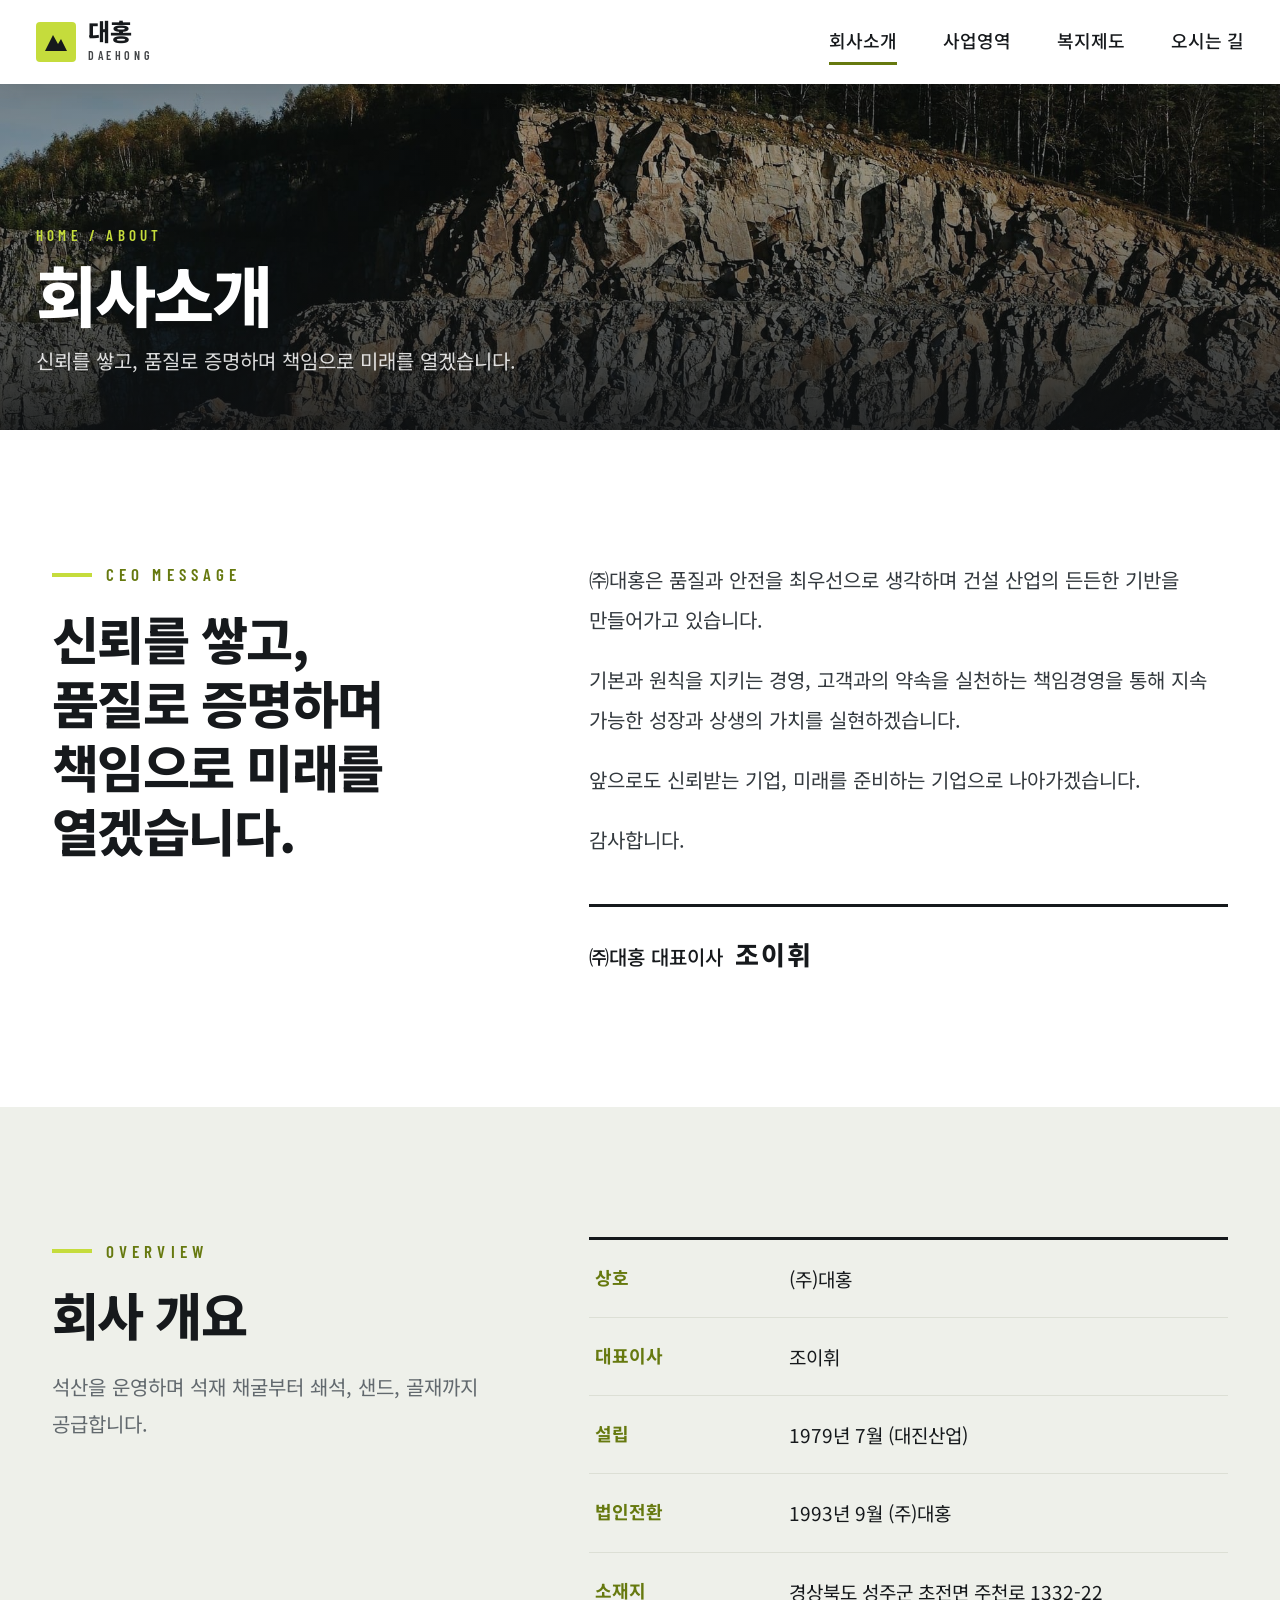
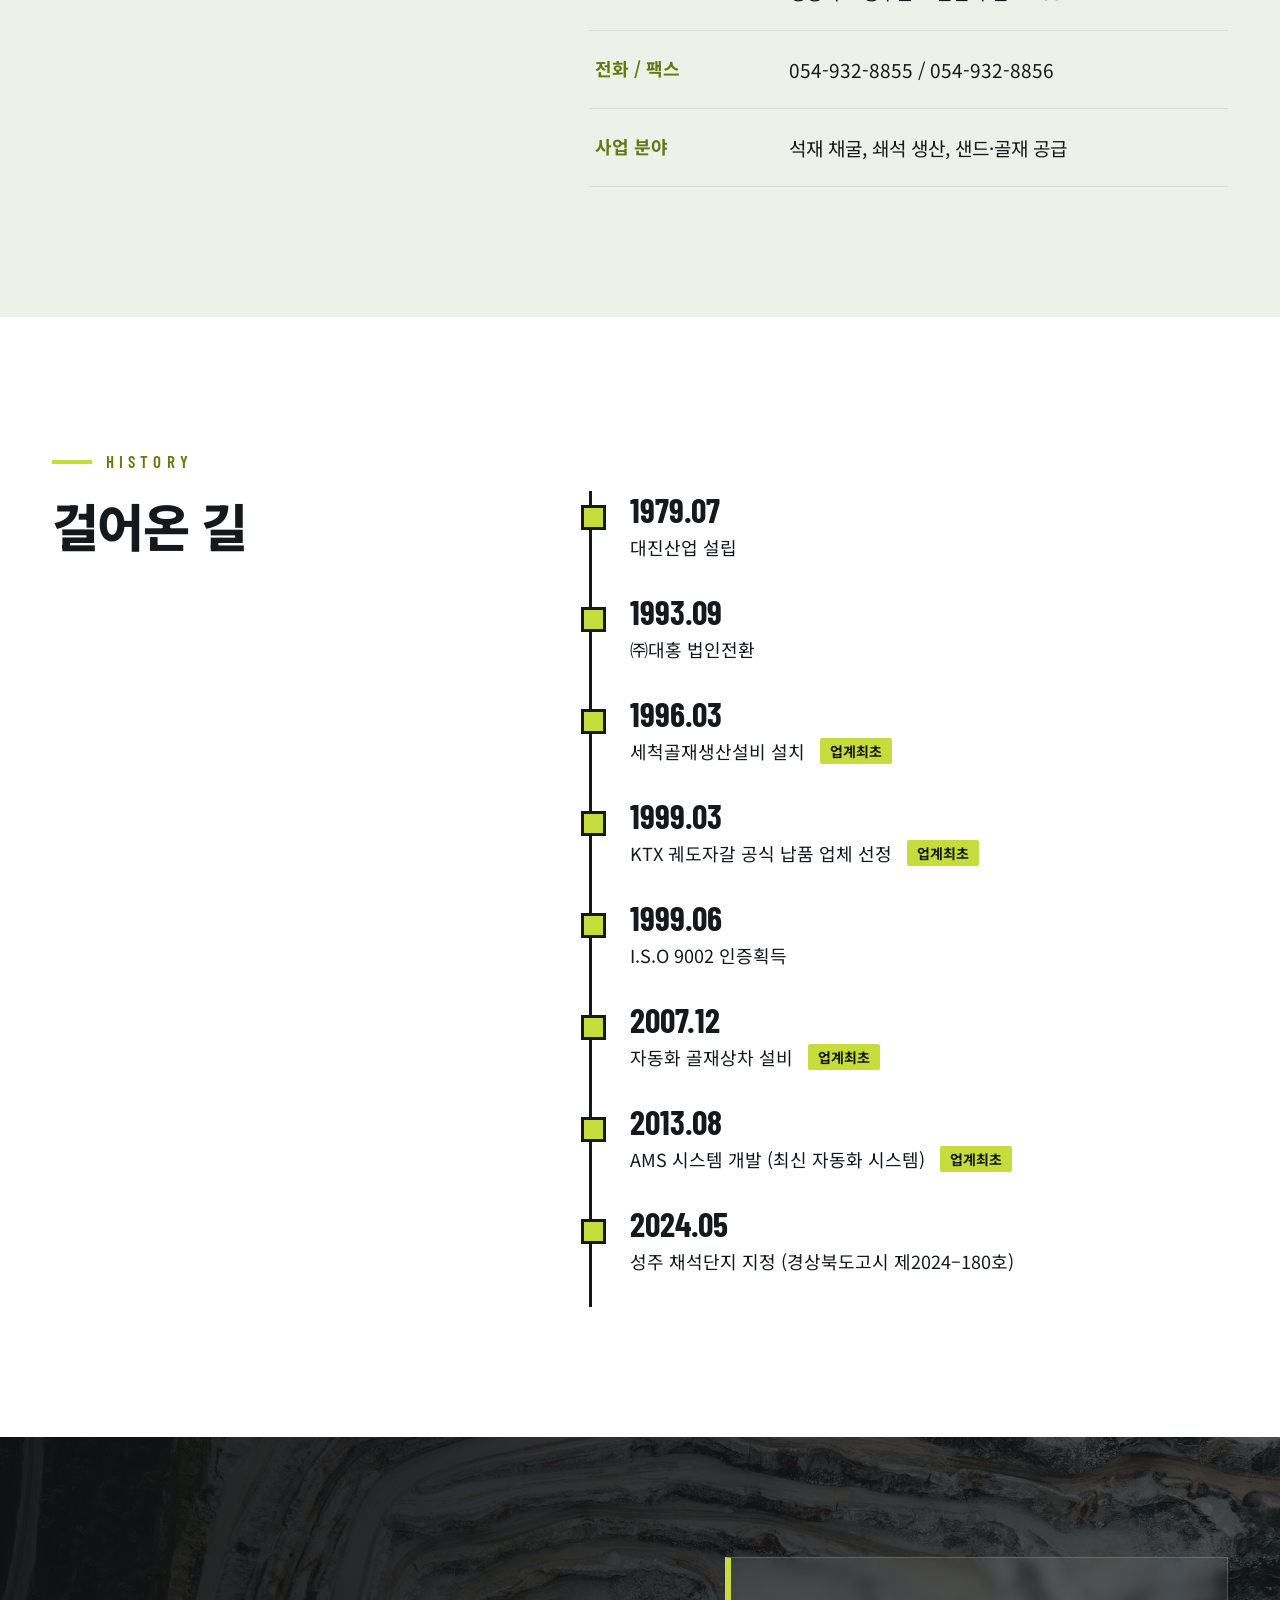
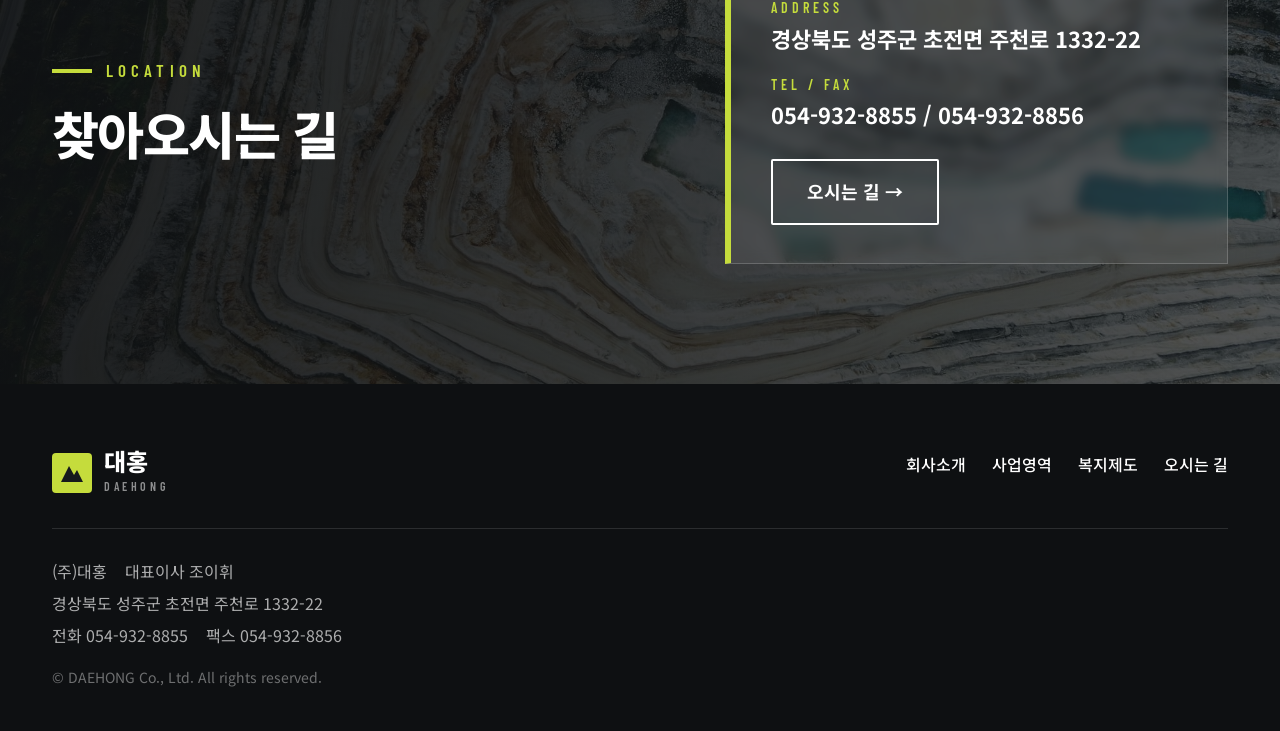
==== about.html @ 559642fe "회사소개에서 경영방침, 사업영역에서 오시는 길 섹션 제거 Co-Authored-By: Claude Sonnet 5.5 <noreply@anthropic.com>" ====
<!DOCTYPE html>
<html lang="ko">
<head>
<meta charset="UTF-8">
<meta name="viewport" content="width=device-width, initial-scale=1">
<title>회사소개 | (주)대홍</title>
<meta name="description" content="(주)대홍 CEO 인사말, 회사 개요, 연혁 — 경북 성주군 초전면 석산 운영, 건설용 골재 생산.">
<meta property="og:title" content="회사소개 | (주)대홍">
<meta property="og:description" content="(주)대홍 CEO 인사말, 회사 개요, 연혁 — 경북 성주군 초전면 석산 운영, 건설용 골재 생산.">
<meta property="og:type" content="website">
<link rel="preconnect" href="https://fonts.googleapis.com">
<link rel="preconnect" href="https://fonts.gstatic.com" crossorigin>
<link href="https://fonts.googleapis.com/css2?family=Barlow+Condensed:wght@500;600;700&family=Noto+Sans+KR:wght@400;500;700;800&display=swap" rel="stylesheet">
<link rel="stylesheet" href="css/style.css?v=3">
</head>
<body>
<header class="site-header" id="siteHeader">
  <div class="header-inner">
    <a href="index.html" class="brand" aria-label="대홍 홈"><span class="brand-mark"><svg viewBox="0 0 26 26" aria-hidden="true"><path d="M2 22 10 6l5 9 3-5 6 12z" fill="#16191c"/></svg></span><span><b>대홍</b><small>DAEHONG</small></span></a>
    <nav class="nav" aria-label="주 메뉴">
      <a class="active" href="about.html">회사소개</a>
      <a class="" href="business.html">사업영역</a>
      <a class="" href="welfare.html">복지제도</a>
      <a class="" href="contact.html">오시는 길</a>
    </nav>
    <button class="burger" id="burger" aria-label="메뉴 열기"><span></span><span></span><span></span></button>
  </div>
</header>
<div class="drawer" id="drawer">
  <button class="drawer-close" id="drawerClose" aria-label="닫기">×</button>
  <a href="about.html"><small>ABOUT</small>회사소개</a>
  <a href="business.html"><small>BUSINESS</small>사업영역</a>
  <a href="welfare.html"><small>BENEFITS</small>복지제도</a>
  <a href="contact.html"><small>CONTACT</small>오시는 길</a>
  <p>경상북도 성주군 초전면 주천로 1332-22<br>전화 054-932-8855 · 팩스 054-932-8856</p>
</div>

<section class="sub-visual" style="background-image:url('img/banner-about.jpg');background-position:center 50%">
  <div class="wrap"><div class="crumb">HOME / ABOUT</div><h1>회사소개</h1><p>신뢰를 쌓고, 품질로 증명하며 책임으로 미래를 열겠습니다.</p></div>
</section>
<main>
<section class="sec" id="greeting">
  <div class="wrap overview">
    <div class="rv"><div class="label">CEO MESSAGE</div><h2 class="h2">신뢰를 쌓고,<br>품질로 증명하며<br>책임으로 미래를<br>열겠습니다.</h2></div>
    <div class="greet rv d1">
      <p>㈜대홍은 품질과 안전을 최우선으로 생각하며 건설 산업의 든든한 기반을 만들어가고 있습니다.</p>
      <p>기본과 원칙을 지키는 경영, 고객과의 약속을 실천하는 책임경영을 통해 지속 가능한 성장과 상생의 가치를 실현하겠습니다.</p>
      <p>앞으로도 신뢰받는 기업, 미래를 준비하는 기업으로 나아가겠습니다.</p>
      <p>감사합니다.</p>
      <div class="sign">㈜대홍 대표이사 <b>조이휘</b></div>
    </div>
  </div>
</section>

<section class="sec sec-paper">
  <div class="wrap overview">
    <div class="rv"><div class="label">OVERVIEW</div><h2 class="h2">회사 개요</h2>
    <p class="lead">석산을 운영하며 석재 채굴부터 쇄석, 샌드, 골재까지 공급합니다.</p></div>
    <dl class="dl rv d1">
      <div><dt>상호</dt><dd>(주)대홍</dd></div>
      <div><dt>대표이사</dt><dd>조이휘</dd></div>
      <div><dt>설립</dt><dd>1979년 7월 (대진산업)</dd></div>
      <div><dt>법인전환</dt><dd>1993년 9월 (주)대홍</dd></div>
      <div><dt>소재지</dt><dd>경상북도 성주군 초전면 주천로 1332-22</dd></div>
      <div><dt>전화 / 팩스</dt><dd>054-932-8855 / 054-932-8856</dd></div>
      <div><dt>사업 분야</dt><dd>석재 채굴, 쇄석 생산, 샌드·골재 공급</dd></div>
    </dl>
  </div>
</section>

<section class="sec" id="history">
  <div class="wrap overview">
    <div class="rv"><div class="label">HISTORY</div><h2 class="h2">걸어온 길</h2></div>
    <ul class="hist rv d1">
      <li><b>1979.07</b><p>대진산업 설립</p></li>
      <li><b>1993.09</b><p>㈜대홍 법인전환</p></li>
      <li><b>1996.03</b><p>세척골재생산설비 설치 <em>업계최초</em></p></li>
      <li><b>1999.03</b><p>KTX 궤도자갈 공식 납품 업체 선정 <em>업계최초</em></p></li>
      <li><b>1999.06</b><p>I.S.O 9002 인증획득</p></li>
      <li><b>2007.12</b><p>자동화 골재상차 설비 <em>업계최초</em></p></li>
      <li><b>2013.08</b><p>AMS 시스템 개발 (최신 자동화 시스템) <em>업계최초</em></p></li>
      <li><b>2024.05</b><p>성주 채석단지 지정 (경상북도고시 제2024–180호)</p></li>
    </ul>
  </div>
</section>


<section class="band">
  <img src="img/strata.jpg" alt="" style="object-position:center 40%">
  <div class="wrap">
    <div class="rv"><div class="label" style="color:#c5dc3c">LOCATION</div><h2 style="margin-top:16px">찾아오시는 길</h2></div>
    <div class="contact-box rv d1"><dl>
      <dt>ADDRESS</dt><dd>경상북도 성주군 초전면 주천로 1332-22</dd>
      <dt>TEL / FAX</dt><dd>054-932-8855 / 054-932-8856</dd>
    </dl><a class="btn light" href="contact.html" style="margin-top:28px">오시는 길 →</a></div>
  </div>
</section>
</main>
<footer class="site-footer">
  <div class="wrap">
    <div class="foot-top">
      <a href="index.html" class="brand"><span class="brand-mark"><svg viewBox="0 0 26 26" aria-hidden="true"><path d="M2 22 10 6l5 9 3-5 6 12z" fill="#16191c"/></svg></span><span><b>대홍</b><small>DAEHONG</small></span></a>
      <div class="foot-links"><a href="about.html">회사소개</a><a href="business.html">사업영역</a><a href="welfare.html">복지제도</a><a href="contact.html">오시는 길</a></div>
    </div>
    <div class="foot-info">
      <span>(주)대홍</span><span>대표이사 조이휘</span><br>
      <span>경상북도 성주군 초전면 주천로 1332-22</span><br>
      <span>전화 054-932-8855</span><span>팩스 054-932-8856</span>
      <div class="foot-copy">© DAEHONG Co., Ltd. All rights reserved.</div>
    </div>
  </div>
</footer>
<script src="js/script.js?v=3"></script>
</body>
</html>
---- css/style.css ----
/* (주)대홍 — 흑연 + 라임 / 암반 지층(STRATA) 모티프, 하단 정렬 히어로 */
:root {
  --ink: #16191c;
  --ink-2: #21262a;
  --soft: #62696e;
  --lime: #c5dc3c;
  --olive: #66790f;
  --paper: #eef0ea;
  --line: #dcdfd5;
  --max: 1240px;
}
* { margin: 0; padding: 0; box-sizing: border-box; }
html { scroll-behavior: smooth; }
body { font-family: "Noto Sans KR", -apple-system, "Segoe UI", sans-serif; font-size: 18px; line-height: 1.75; color: var(--ink); background: #fff; word-break: keep-all; overflow-wrap: break-word; -webkit-font-smoothing: antialiased; }
img { max-width: 100%; display: block; }
a { color: inherit; text-decoration: none; }
ul { list-style: none; }
.cond { font-family: "Barlow Condensed", "Noto Sans KR", sans-serif; }
.wrap { max-width: var(--max); margin: 0 auto; padding: 0 32px; }

/* ---------- Header ---------- */
.site-header { position: fixed; top: 0; left: 0; right: 0; z-index: 100; height: 84px; color: #fff; transition: background .3s, box-shadow .3s, color .3s; }
.site-header.scrolled { background: #fff; color: var(--ink); box-shadow: 0 4px 22px rgba(22,25,28,.12); }
.header-inner { max-width: 1480px; height: 100%; margin: 0 auto; padding: 0 36px; display: flex; align-items: center; justify-content: space-between; }
.brand { display: flex; align-items: center; gap: 12px; }
.brand-mark { width: 40px; height: 40px; background: var(--lime); border-radius: 4px; display: grid; place-items: center; flex: 0 0 40px; }
.brand-mark svg { width: 26px; height: 26px; }
.brand b { display: block; font-size: 24px; font-weight: 800; letter-spacing: -.02em; line-height: 1.1; }
.brand small { display: block; font-family: "Barlow Condensed", sans-serif; font-size: 12px; letter-spacing: .3em; font-weight: 600; opacity: .8; }
.nav { display: flex; align-items: center; gap: 46px; }
.nav a { font-size: 18px; font-weight: 500; padding: 6px 0; border-bottom: 3px solid transparent; transition: border-color .2s; }
.nav a:hover, .nav a.active { border-bottom-color: var(--lime); }
.site-header.scrolled .nav a:hover, .site-header.scrolled .nav a.active { border-bottom-color: var(--olive); }
.burger { display: none; width: 46px; height: 46px; background: none; border: 0; cursor: pointer; position: relative; }
.burger span { position: absolute; left: 10px; right: 10px; height: 2px; background: currentColor; }
.burger span:nth-child(1) { top: 16px; } .burger span:nth-child(2) { top: 22px; } .burger span:nth-child(3) { top: 28px; }
.drawer { position: fixed; inset: 0; z-index: 200; background: var(--ink); color: #fff; padding: 100px 36px 40px; opacity: 0; visibility: hidden; transition: opacity .3s, visibility .3s; }
.drawer.open { opacity: 1; visibility: visible; }
.drawer-close { position: absolute; top: 20px; right: 24px; width: 46px; height: 46px; background: none; border: 0; color: #fff; font-size: 34px; cursor: pointer; }
.drawer a { display: block; font-size: 30px; font-weight: 700; padding: 18px 0; border-bottom: 1px solid rgba(255,255,255,.12); }
.drawer a small { font-family: "Barlow Condensed", sans-serif; font-size: 14px; letter-spacing: .26em; color: var(--lime); display: block; }
.drawer p { margin-top: 36px; font-size: 17px; color: rgba(255,255,255,.65); line-height: 1.9; }

/* ---------- Hero ---------- */
.hero { position: relative; height: 100vh; min-height: 680px; background: var(--ink); color: #fff; overflow: hidden; }
.slide { position: absolute; inset: 0; opacity: 0; transition: opacity 1.4s ease; }
.slide.active { opacity: 1; z-index: 1; }
.slide img { width: 100%; height: 100%; object-fit: cover; transform: scale(1.08); transition: transform 9s ease-out; }
.slide.active img { transform: scale(1); }
.slide::after { content: ""; position: absolute; inset: 0; background: linear-gradient(0deg, rgba(14,16,18,.86) 0%, rgba(14,16,18,.38) 50%, rgba(14,16,18,.3) 100%); }
.hero-copy { position: absolute; z-index: 3; left: 0; right: 0; bottom: 118px; }
.hero-copy .wrap { max-width: 1480px; padding: 0 36px; display: grid; grid-template-columns: 8px 1fr; gap: 34px; align-items: stretch; }
.hero-copy .bar { background: var(--lime); }
.hero-eyebrow { font-family: "Barlow Condensed", sans-serif; font-weight: 600; letter-spacing: .32em; font-size: 18px; color: var(--lime); }
.hero h1 { margin-top: 14px; font-size: clamp(48px, 7.4vw, 112px); font-weight: 800; letter-spacing: -.035em; line-height: 1.08; }
.hero h1 em { font-style: normal; color: var(--lime); }
.hero-copy p { margin-top: 22px; font-size: clamp(19px, 1.8vw, 25px); max-width: 700px; color: rgba(255,255,255,.88); line-height: 1.7; }
.hero-copy .body > * { opacity: 0; transform: translateY(22px); transition: opacity .9s ease, transform .9s ease; }
.hero-copy.on .body > * { opacity: 1; transform: none; }
.hero-copy.on .body > *:nth-child(2) { transition-delay: .15s; } .hero-copy.on .body > *:nth-child(3) { transition-delay: .3s; }
.hero-count { position: absolute; z-index: 5; right: 36px; top: 50%; transform: translateY(-50%); writing-mode: vertical-rl; font-family: "Barlow Condensed", sans-serif; letter-spacing: .3em; font-size: 16px; font-weight: 600; display: flex; align-items: center; gap: 14px; }
.hero-dots { position: absolute; z-index: 5; right: 36px; bottom: 40px; display: flex; gap: 10px; }
.hero-dots button { width: 44px; height: 4px; border: 0; background: rgba(255,255,255,.35); cursor: pointer; padding: 0; transition: background .2s; }
.hero-dots button.on { background: var(--lime); }
.hero-scroll { position: absolute; z-index: 5; left: 36px; bottom: 40px; font-family: "Barlow Condensed", sans-serif; letter-spacing: .3em; font-size: 14px; font-weight: 600; opacity: .85; }

/* ---------- Sections ---------- */
.sec { padding: 130px 0; position: relative; }
.sec-paper { background: var(--paper); }
.sec-dark { background: var(--ink); color: #fff; }
.label { font-family: "Barlow Condensed", sans-serif; font-weight: 600; letter-spacing: .3em; font-size: 17px; color: var(--olive); display: flex; align-items: center; gap: 14px; }
.label::before { content: ""; width: 40px; height: 4px; background: var(--lime); }
.sec-dark .label { color: var(--lime); }
.h2 { margin-top: 16px; font-size: clamp(34px, 4vw, 54px); font-weight: 800; letter-spacing: -.03em; line-height: 1.25; }
.lead { margin-top: 22px; font-size: 20px; color: var(--soft); max-width: 660px; line-height: 1.85; }
.sec-dark .lead { color: rgba(255,255,255,.72); }
.btn { display: inline-flex; align-items: center; gap: 10px; margin-top: 40px; font-weight: 700; font-size: 18px; padding: 15px 34px; border: 2px solid var(--ink); border-radius: 2px; transition: background .2s, color .2s, border-color .2s; }
.btn:hover { background: var(--ink); color: #fff; }
.btn.light { border-color: #fff; color: #fff; } .btn.light:hover { background: #fff; color: var(--ink); }
.btn.lime { background: var(--lime); border-color: var(--lime); color: var(--ink); } .btn.lime:hover { background: #d4ea4a; border-color: #d4ea4a; color: var(--ink); }

/* strata */
.strata { position: relative; color: #fff; background: var(--ink); overflow: hidden; }
.strata::before { content: ""; position: absolute; inset: 0; background: repeating-linear-gradient(176deg, rgba(255,255,255,.035) 0 38px, transparent 38px 76px); }
.strata .wrap { position: relative; z-index: 2; padding-top: 120px; padding-bottom: 120px; }
.years { display: grid; grid-template-columns: repeat(3, 1fr); gap: 0; margin-top: 64px; border-top: 1px solid rgba(255,255,255,.18); }
.year { padding: 40px 34px 8px 0; position: relative; }
.year + .year { padding-left: 34px; border-left: 1px solid rgba(255,255,255,.14); }
.year b { display: block; font-family: "Barlow Condensed", sans-serif; font-size: clamp(76px, 9vw, 132px); font-weight: 700; line-height: 1; color: var(--lime); letter-spacing: -.01em; }
.year h3 { margin-top: 10px; font-size: 24px; font-weight: 700; }
.year p { margin-top: 8px; font-size: 17px; color: rgba(255,255,255,.65); }

.split { display: grid; grid-template-columns: 1fr 1.1fr; gap: 90px; align-items: center; }
.cards2 { display: grid; grid-template-columns: 1fr 1fr; gap: 26px; }
.pcard { position: relative; overflow: hidden; border-radius: 4px; background: var(--ink); color: #fff; }
.pcard img { width: 100%; aspect-ratio: 4/5; object-fit: cover; opacity: .82; transition: transform .7s, opacity .3s; }
.pcard:hover img { transform: scale(1.06); opacity: 1; }
.pcard .cap { position: absolute; left: 0; right: 0; bottom: 0; padding: 70px 28px 28px; background: linear-gradient(0deg, rgba(14,16,18,.92), transparent); }
.pcard .cap small { font-family: "Barlow Condensed", sans-serif; letter-spacing: .26em; color: var(--lime); font-size: 14px; font-weight: 600; }
.pcard .cap b { display: block; font-size: 26px; font-weight: 700; line-height: 1.3; }
.pcard .cap span { display: block; margin-top: 4px; font-size: 16px; color: rgba(255,255,255,.75); }

/* process (alternating rows) */
.proc { margin-top: 70px; display: grid; gap: 28px; }
.prow { display: grid; grid-template-columns: 1fr 1fr; background: var(--ink-2); border-radius: 4px; overflow: hidden; }
.prow:nth-child(even) .pimg { order: 2; }
.pimg { overflow: hidden; min-height: 320px; }
.pimg img { width: 100%; height: 100%; object-fit: cover; transition: transform .7s; }
.prow:hover .pimg img { transform: scale(1.05); }
.pbody { padding: 52px 56px; display: flex; flex-direction: column; justify-content: center; }
.pno { font-family: "Barlow Condensed", sans-serif; font-size: 78px; line-height: 1; font-weight: 700; color: var(--lime); }
.pbody h3 { margin-top: 10px; font-size: 30px; font-weight: 800; }
.pbody p { margin-top: 12px; font-size: 18px; color: rgba(255,255,255,.72); line-height: 1.85; }

/* uses */
.uses { display: grid; grid-template-columns: repeat(3, 1fr); gap: 0; margin-top: 56px; border-top: 3px solid var(--ink); }
.use { padding: 36px 34px 40px 0; }
.use + .use { padding-left: 34px; border-left: 1px solid var(--line); }
.use .no { font-family: "Barlow Condensed", sans-serif; font-weight: 700; font-size: 20px; color: var(--olive); letter-spacing: .2em; }
.use h3 { margin-top: 8px; font-size: 26px; font-weight: 800; }
.use p { margin-top: 10px; font-size: 17px; color: var(--soft); line-height: 1.8; }

/* contact band */
.band { position: relative; color: #fff; overflow: hidden; }
.band > img { position: absolute; inset: 0; width: 100%; height: 100%; object-fit: cover; }
.band::before { content: ""; position: absolute; inset: 0; z-index: 1; background: linear-gradient(90deg, rgba(14,16,18,.93), rgba(14,16,18,.7)); }
.band .wrap { position: relative; z-index: 2; padding-top: 120px; padding-bottom: 120px; display: grid; grid-template-columns: 1.2fr 1fr; gap: 70px; align-items: center; }
.band h2 { font-size: clamp(34px, 4vw, 54px); font-weight: 800; letter-spacing: -.03em; line-height: 1.25; }
.contact-box { background: rgba(255,255,255,.07); border: 1px solid rgba(255,255,255,.18); border-left: 6px solid var(--lime); padding: 38px 40px; backdrop-filter: blur(6px); }
.contact-box dt { font-family: "Barlow Condensed", sans-serif; font-size: 14px; letter-spacing: .28em; color: var(--lime); font-weight: 600; margin-top: 18px; }
.contact-box dt:first-child { margin-top: 0; }
.contact-box dd { font-size: 22px; font-weight: 700; line-height: 1.55; }

/* ---------- Sub pages ---------- */
.sub-visual { position: relative; height: 430px; color: #fff; background: var(--ink) center / cover; display: flex; align-items: flex-end; overflow: hidden; }
.sub-visual::before { content: ""; position: absolute; inset: 0; background: linear-gradient(0deg, rgba(14,16,18,.88) 0%, rgba(14,16,18,.4) 60%, rgba(14,16,18,.5) 100%); }
.sub-visual .wrap { position: relative; z-index: 2; width: 100%; max-width: 1480px; padding: 0 36px 52px; }
.sub-visual .crumb { font-family: "Barlow Condensed", sans-serif; letter-spacing: .28em; font-size: 15px; color: var(--lime); font-weight: 600; }
.sub-visual h1 { margin-top: 8px; font-size: clamp(42px, 5.2vw, 72px); font-weight: 800; letter-spacing: -.035em; line-height: 1.12; }
.sub-visual p { margin-top: 12px; font-size: 20px; color: rgba(255,255,255,.85); max-width: 640px; }

.overview { display: grid; grid-template-columns: 1fr 1.4fr; gap: 80px; }
.dl { border-top: 3px solid var(--ink); }
.dl div { display: grid; grid-template-columns: 170px 1fr; gap: 24px; padding: 22px 6px; border-bottom: 1px solid var(--line); }
.dl dt { font-weight: 700; color: var(--olive); }
.dl dd { font-size: 19px; }
.hist { margin-top: 44px; border-left: 3px solid var(--ink); }
.hist li { position: relative; padding: 0 0 38px 38px; }
.hist li::before { content: ""; position: absolute; left: -11px; top: 14px; width: 19px; height: 19px; background: var(--lime); border: 3px solid var(--ink); }
.hist b { font-family: "Barlow Condensed", sans-serif; font-size: 40px; font-weight: 700; line-height: 1.1; }
.hist p { font-size: 18px; color: var(--soft); }

.info-cards { display: grid; grid-template-columns: 1.4fr 1fr; gap: 24px; }
.info-card { padding: 42px 38px; background: var(--paper); border-left: 6px solid var(--lime); }
.info-card small { font-family: "Barlow Condensed", sans-serif; letter-spacing: .28em; font-size: 14px; color: var(--olive); font-weight: 600; }
.info-card b { display: block; margin-top: 10px; font-size: 25px; font-weight: 700; line-height: 1.5; }
.info-card span { display: block; margin-top: 6px; font-size: 16px; color: var(--soft); }
.map-btns { margin-top: 44px; display: flex; gap: 14px; flex-wrap: wrap; }
.map-btns .btn { margin-top: 0; }
.note { margin-top: 28px; font-size: 16px; color: var(--soft); }

/* ---------- Footer ---------- */
.site-footer { background: #0e1012; color: rgba(255,255,255,.66); padding: 64px 0 40px; font-size: 16px; line-height: 2; }
.foot-top { display: flex; justify-content: space-between; align-items: flex-start; gap: 30px; padding-bottom: 30px; border-bottom: 1px solid rgba(255,255,255,.12); flex-wrap: wrap; }
.foot-top .brand b { color: #fff; }
.foot-links { display: flex; gap: 26px; color: #fff; font-weight: 500; }
.foot-links a:hover { color: var(--lime); }
.foot-info { padding-top: 26px; }
.foot-info span { margin-right: 18px; white-space: nowrap; }
.foot-copy { margin-top: 12px; font-size: 14px; color: rgba(255,255,255,.4); }

.rv { opacity: 0; transform: translateY(30px); transition: opacity .8s ease, transform .8s ease; }
.rv.in { opacity: 1; transform: none; }
.rv.d1 { transition-delay: .12s; } .rv.d2 { transition-delay: .24s; }

/* ---------- Responsive ---------- */
@media (max-width: 1100px) {
  .nav { display: none; }
  .burger { display: block; }
  .hero-count { display: none; }
}
@media (max-width: 900px) {
  .sec { padding: 84px 0; }
  .split, .overview, .band .wrap, .info-cards { grid-template-columns: 1fr; gap: 50px; }
  .years, .uses { grid-template-columns: 1fr; }
  .year, .year + .year, .use, .use + .use { padding: 28px 0; border-left: 0; border-bottom: 1px solid rgba(255,255,255,.14); }
  .use, .use + .use { border-bottom-color: var(--line); }
  .prow { grid-template-columns: 1fr; }
  .prow:nth-child(even) .pimg { order: 0; }
  .pimg { min-height: 240px; }
  .pbody { padding: 34px 28px; }
  .cards2 { grid-template-columns: 1fr; }
  .hero { min-height: 720px; }
  .hero-copy { bottom: 100px; }
  .hero-copy .wrap { grid-template-columns: 6px 1fr; gap: 20px; }
  .header-inner, .hero-copy .wrap, .sub-visual .wrap { padding-left: 20px; padding-right: 20px; }
  .wrap { padding: 0 20px; }
  .hero-dots { right: 20px; } .hero-scroll { left: 20px; }
  .sub-visual { height: 340px; }
  .dl div { grid-template-columns: 1fr; gap: 4px; }
  .foot-info span { display: block; margin-right: 0; white-space: normal; }
}
@media (prefers-reduced-motion: reduce) { .rv { opacity: 1; transform: none; transition: none; } .slide, .slide img, .hero-copy .body > * { transition: none; } html { scroll-behavior: auto; } }

/* ---------- v2: CEO 인사말 · 경영방침 · 생산품목 · 복지제도 · 지도 ---------- */
.years.y4 { grid-template-columns: repeat(4, 1fr); }
.years.y4 .year { padding-right: 24px; }
.years.y4 .year + .year { padding-left: 28px; }
.years.y4 .year b { font-size: clamp(60px, 6.6vw, 98px); }
.years.y4 .year h3 { font-size: 21px; line-height: 1.4; }
.strata .btn.light { margin-top: 56px; }

.greet p { font-size: 20px; line-height: 2; color: #343a3f; }
.greet p + p { margin-top: 20px; }
.sign { margin-top: 44px; padding-top: 24px; border-top: 3px solid var(--ink); font-size: 20px; font-weight: 500; }
.sign b { font-size: 26px; font-weight: 800; margin-left: 6px; letter-spacing: .08em; }

.hist em { display: inline-block; margin-left: 10px; padding: 1px 10px; font-style: normal; font-size: 14px; font-weight: 700; background: var(--lime); color: var(--ink); border-radius: 2px; vertical-align: 2px; }
.hist p { color: var(--ink); }
.hist li { padding-bottom: 30px; }
.hist b { font-size: 34px; }

.policy { display: grid; grid-template-columns: repeat(4, 1fr); gap: 0; margin-top: 60px; border-top: 3px solid var(--ink); }
.sec-dark .policy { border-top-color: var(--lime); }
.pol { padding: 34px 26px 38px 0; }
.pol + .pol { padding-left: 28px; border-left: 1px solid var(--line); }
.sec-dark .pol + .pol { border-left-color: rgba(255,255,255,.16); }
.pol b { display: block; font-family: "Barlow Condensed", sans-serif; font-size: 76px; line-height: 1; font-weight: 700; color: var(--olive); }
.sec-dark .pol b { color: var(--lime); }
.pol h3 { margin-top: 14px; font-size: 25px; font-weight: 800; line-height: 1.4; letter-spacing: -.02em; }

.specs { display: grid; grid-template-columns: repeat(4, 1fr); gap: 18px; margin-top: 48px; }
.spec { background: #fff; border-top: 4px solid var(--lime); padding: 26px 26px 30px; box-shadow: 0 1px 0 var(--line); }
.spec small { display: block; font-family: "Barlow Condensed", sans-serif; font-weight: 600; letter-spacing: .24em; font-size: 15px; color: var(--olive); }
.spec b { display: block; margin-top: 6px; font-size: 24px; font-weight: 800; letter-spacing: -.02em; }

.wl { margin-top: 56px; border-top: 3px solid var(--ink); }
.wrow { display: grid; grid-template-columns: 110px 84px 1fr; gap: 32px; align-items: center; padding: 38px 0; border-bottom: 1px solid var(--line); }
.wno { font-family: "Barlow Condensed", sans-serif; font-size: 74px; line-height: 1; font-weight: 700; color: var(--olive); }
.wic { width: 84px; height: 84px; background: var(--ink); display: grid; place-items: center; border-radius: 4px; transition: background .25s; }
.wrow:hover .wic { background: var(--olive); }
.wic svg { width: 44px; height: 44px; fill: none; stroke: var(--lime); stroke-width: 1.8; stroke-linecap: round; stroke-linejoin: round; }
.wbody h3 { font-size: 28px; font-weight: 800; letter-spacing: -.02em; }
.wbody p { margin-top: 8px; font-size: 19px; color: var(--soft); line-height: 1.8; max-width: 760px; }

.info-card.wide { grid-column: 1 / -1; }
.info-cards { grid-template-columns: 1fr 1fr; }
.map-embed { margin-top: 28px; }
.map-embed iframe { width: 100%; height: 420px; border: 0; display: block; background: var(--paper); }

@media (max-width: 1100px) {
  .years.y4 { grid-template-columns: repeat(2, 1fr); }
  .years.y4 .year:nth-child(3) { padding-left: 0; border-left: 0; }
  .years.y4 .year:nth-child(n+3) { border-top: 1px solid rgba(255,255,255,.14); margin-top: 30px; }
  .policy, .specs { grid-template-columns: repeat(2, 1fr); }
  .pol:nth-child(3) { padding-left: 0; border-left: 0; }
}
@media (max-width: 900px) {
  .years.y4 { grid-template-columns: 1fr; }
  .years.y4 .year:nth-child(n+3) { margin-top: 0; border-top: 0; }
  .years.y4 .year + .year { padding-left: 0; border-left: 0; }
  .policy { grid-template-columns: 1fr; }
  .pol, .pol + .pol { padding: 26px 0; border-left: 0; border-bottom: 1px solid var(--line); }
  .sec-dark .pol, .sec-dark .pol + .pol { border-bottom-color: rgba(255,255,255,.16); }
  .specs { grid-template-columns: 1fr 1fr; gap: 12px; }
  .spec { padding: 20px 18px 22px; } .spec b { font-size: 20px; }
  .wrow { grid-template-columns: 64px 1fr; gap: 6px 20px; padding: 30px 0; }
  .wno { grid-row: span 2; font-size: 54px; }
  .wic { display: none; }
  .wbody h3 { font-size: 24px; }
  .info-cards { grid-template-columns: 1fr; }
  .map-embed iframe { height: 320px; }
}
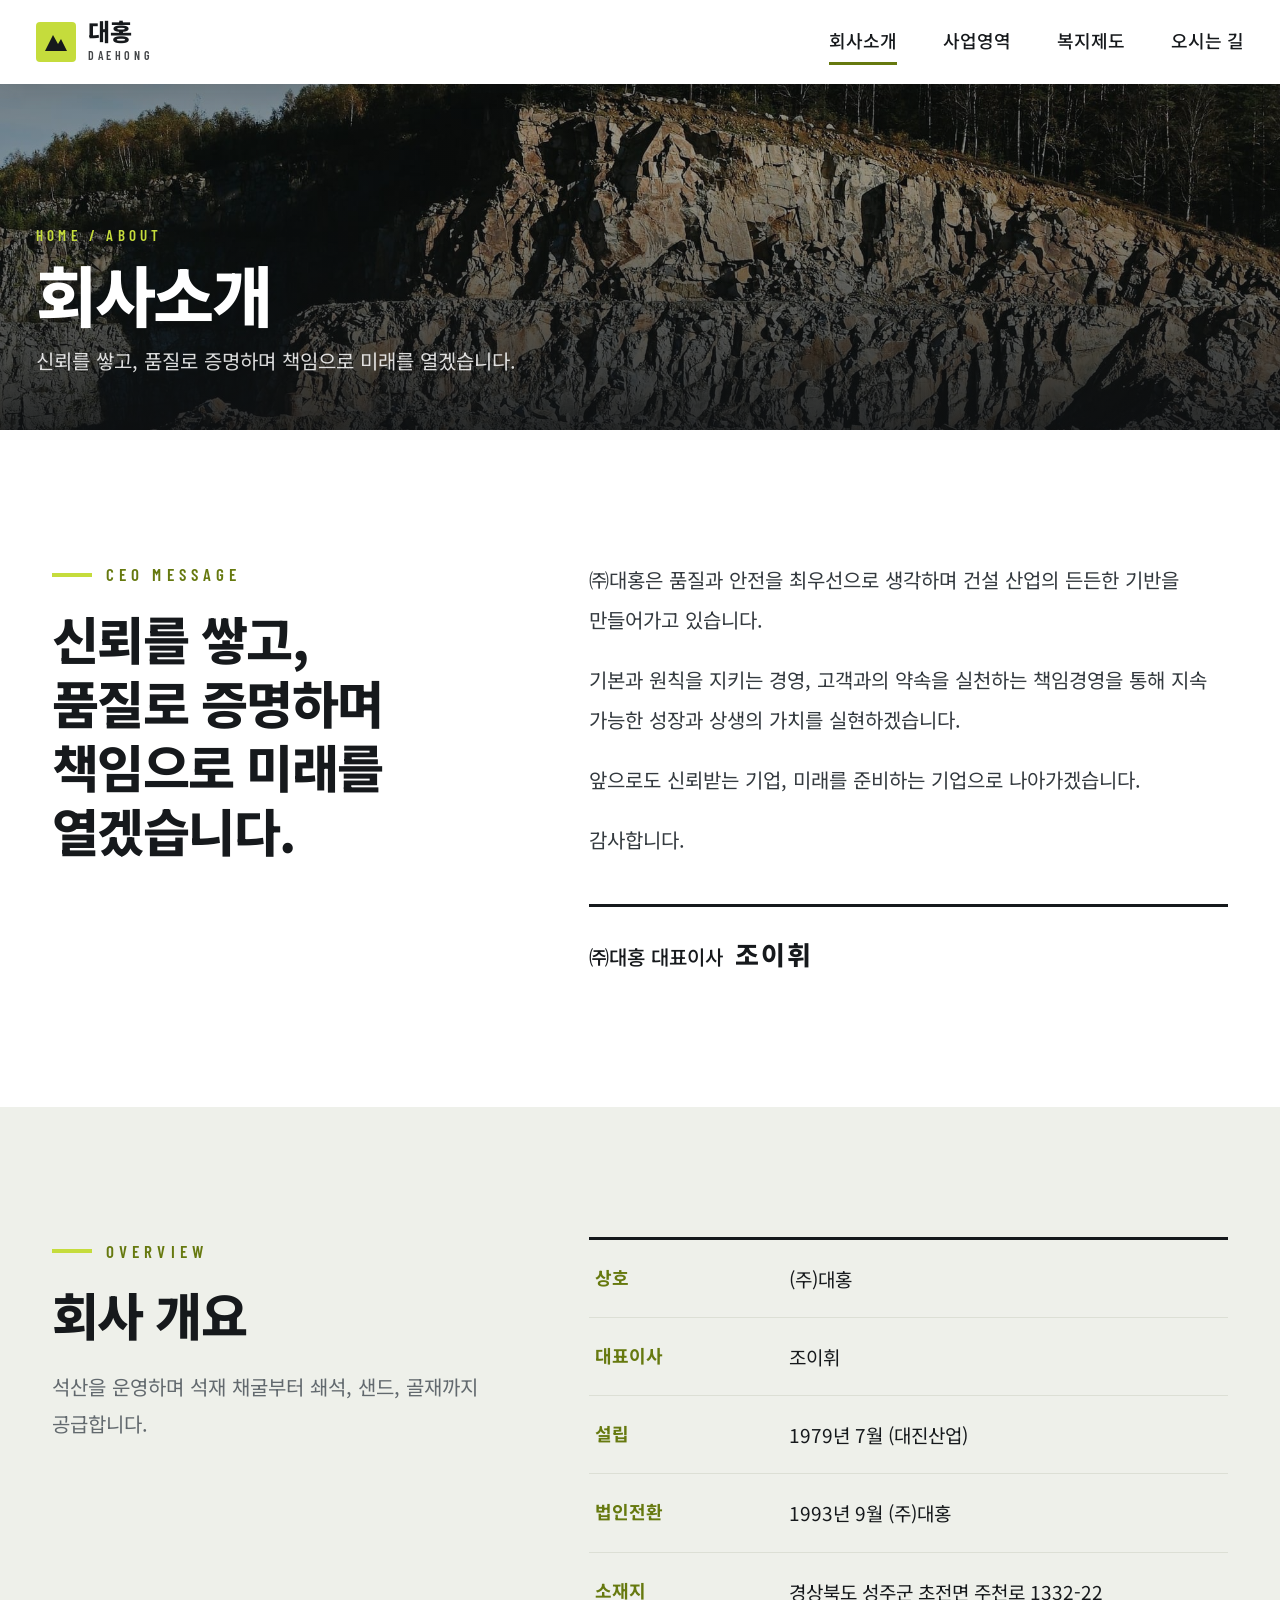
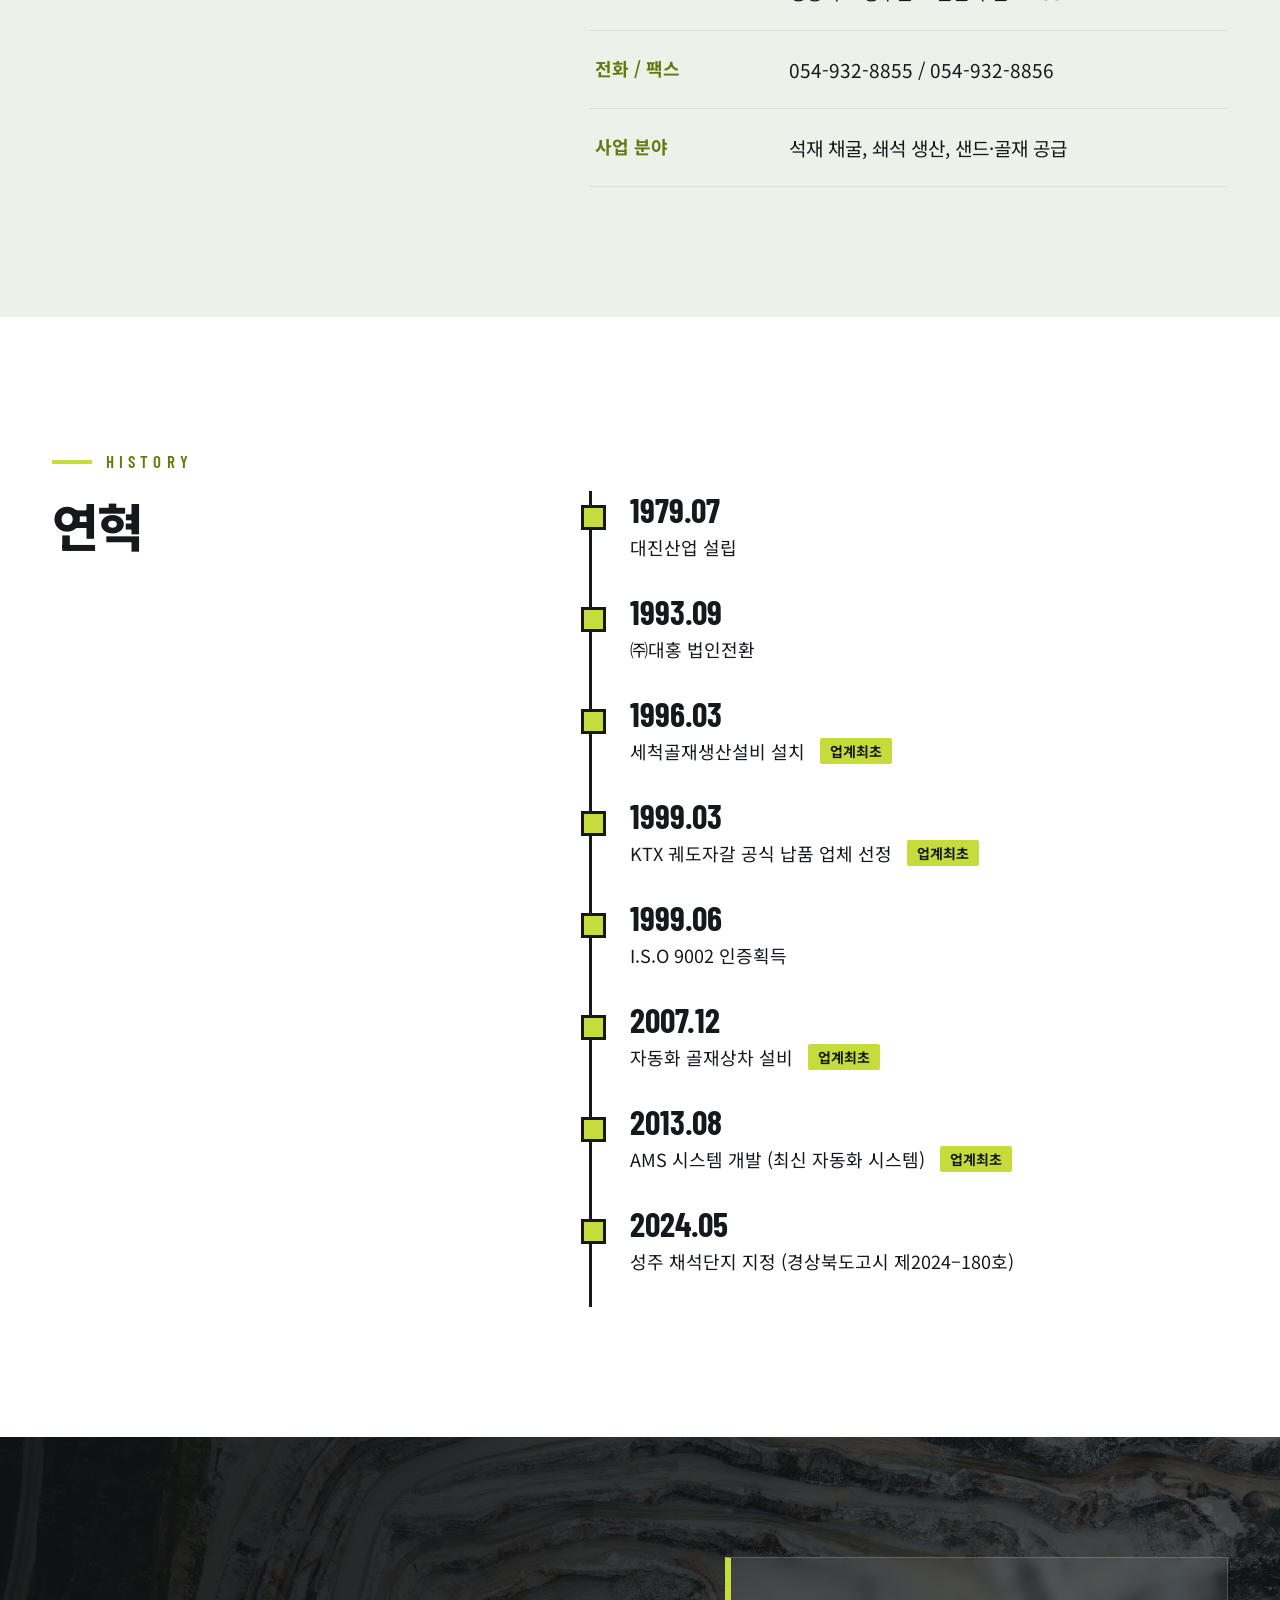
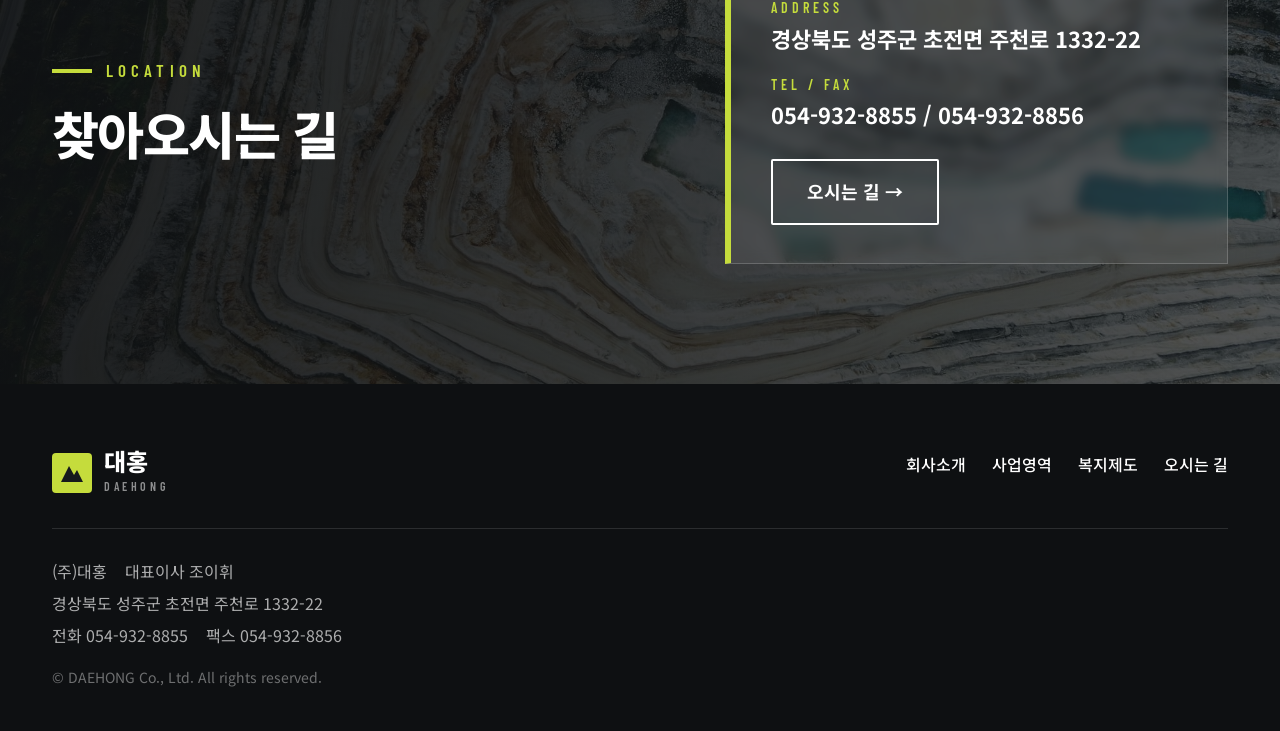
==== commit b4a6241c: "회사소개 '걸어온 길' 제목을 '연혁'으로 수정 Co-Authored-By: Claude Sonnet 5.5 <noreply@anthropic.com>" ====
--- a/about.html
+++ b/about.html
@@ -70,7 +70,7 @@
 
 <section class="sec" id="history">
   <div class="wrap overview">
-    <div class="rv"><div class="label">HISTORY</div><h2 class="h2">걸어온 길</h2></div>
+    <div class="rv"><div class="label">HISTORY</div><h2 class="h2">연혁</h2></div>
     <ul class="hist rv d1">
       <li><b>1979.07</b><p>대진산업 설립</p></li>
       <li><b>1993.09</b><p>㈜대홍 법인전환</p></li>
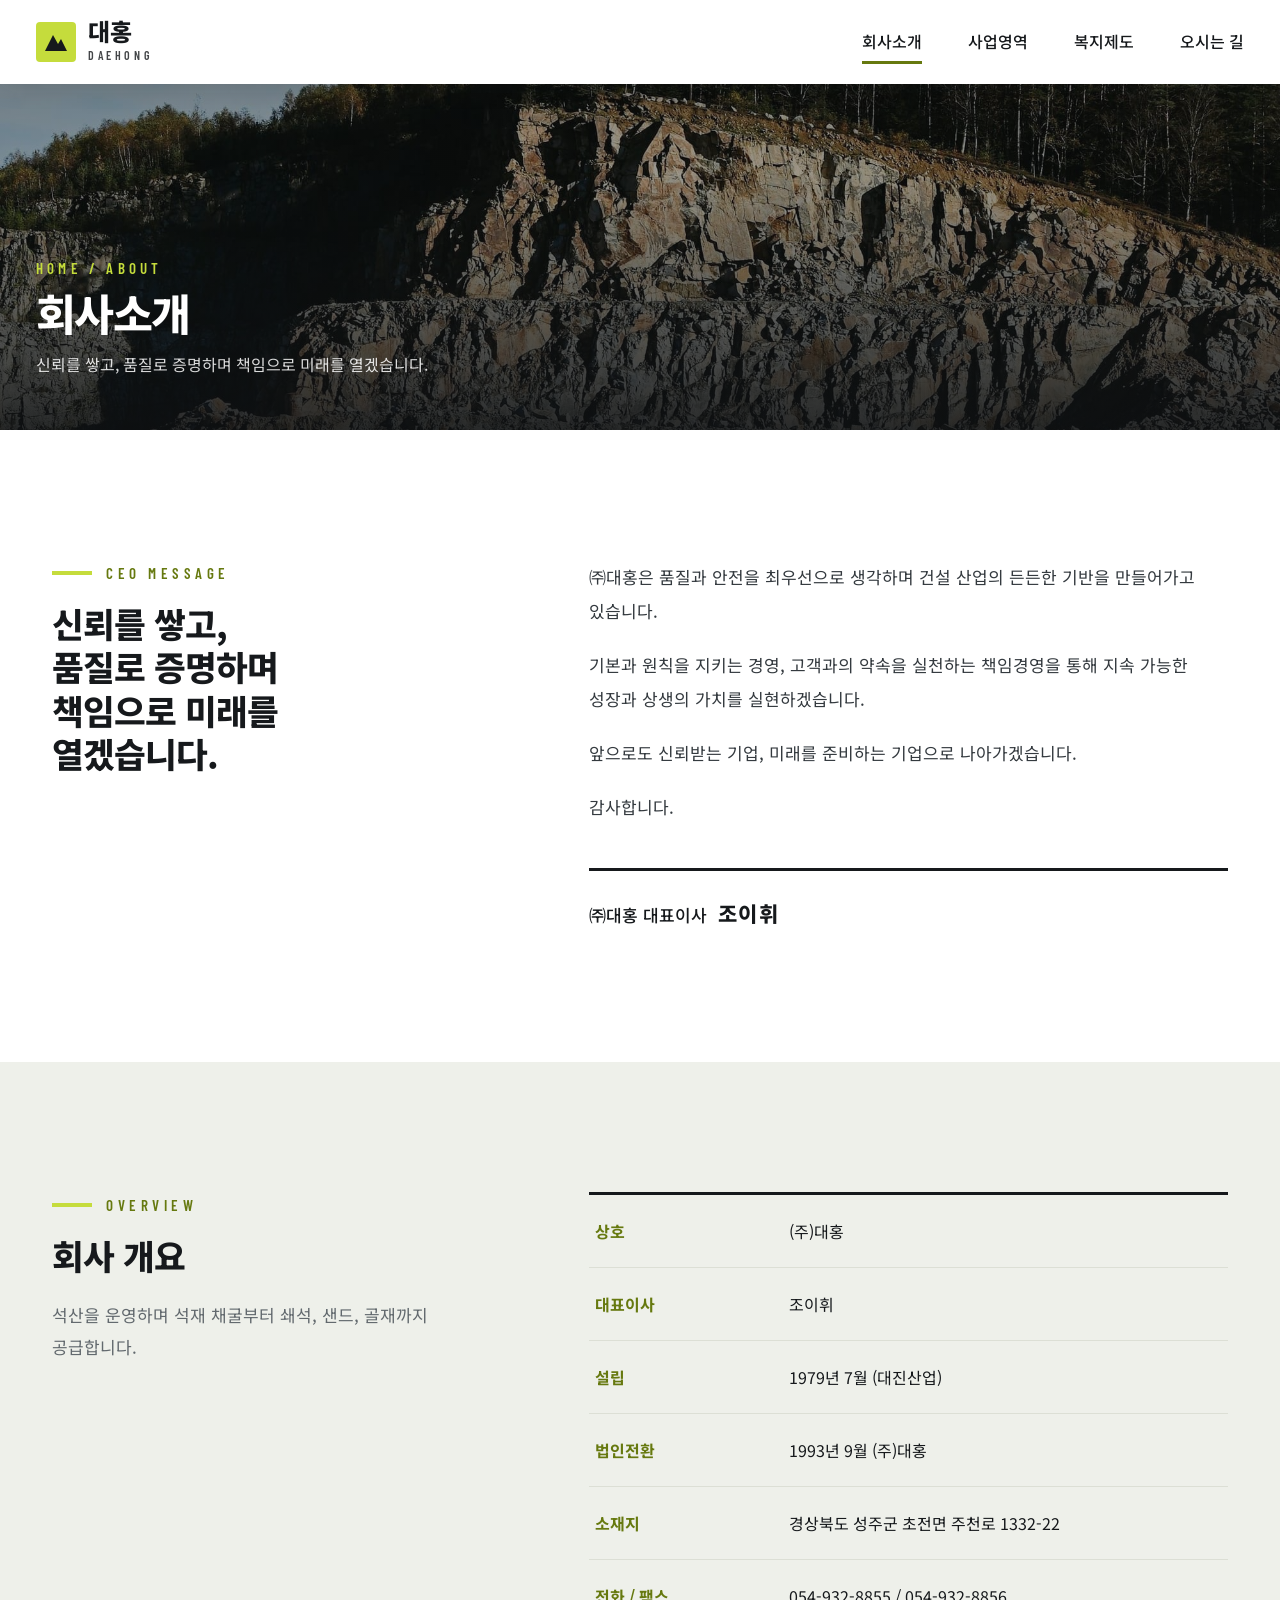
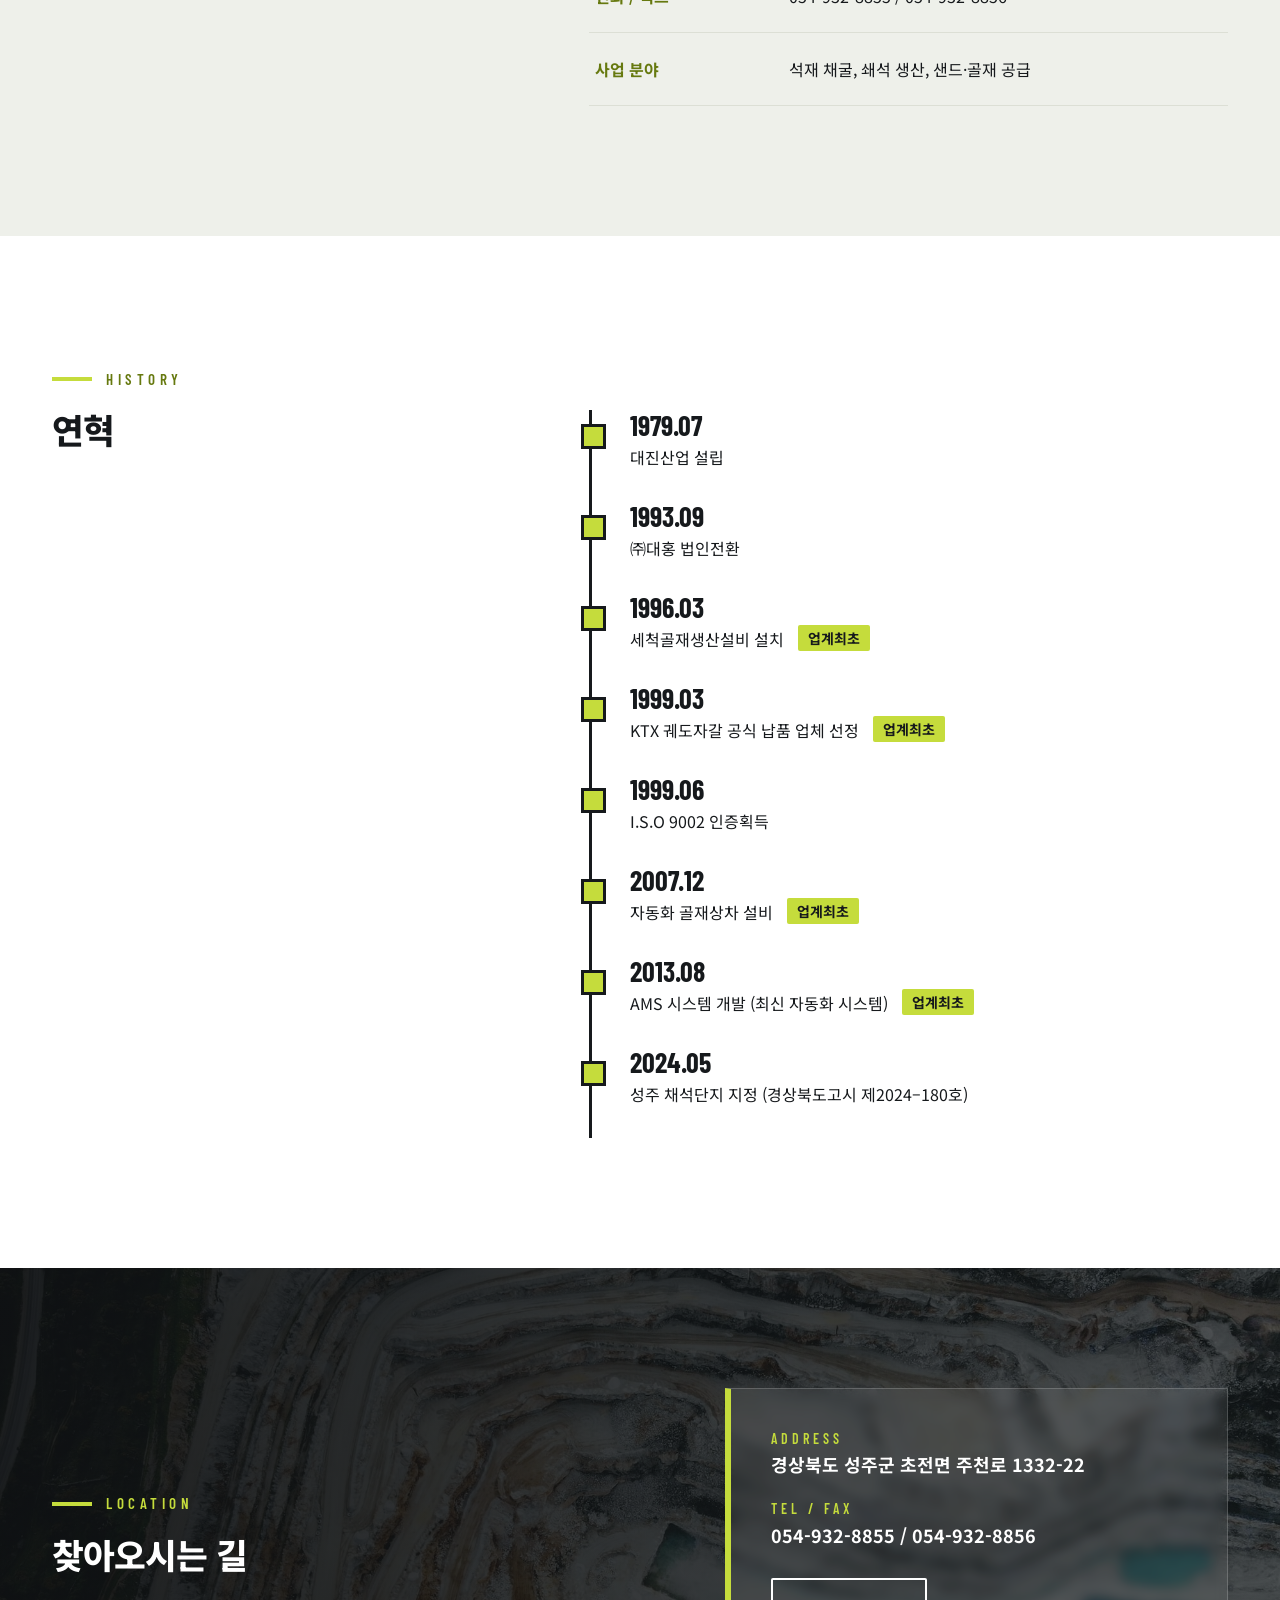
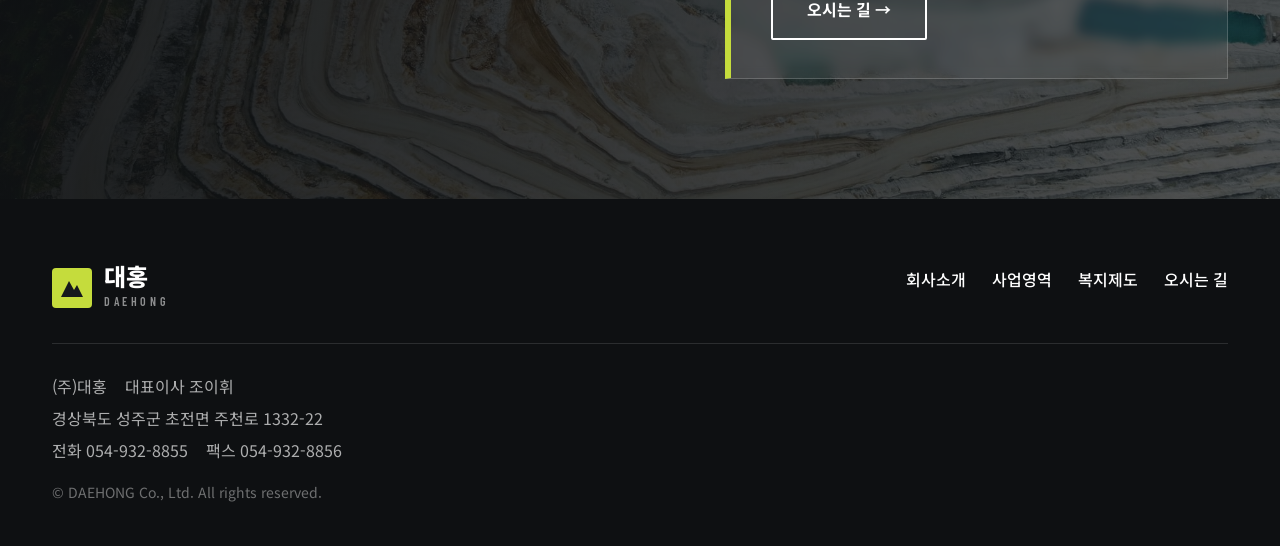
==== commit b8513685: "메인 히어로 문구 교체, 제목 글자 축소, 예시 사진 캡션 정정, 출처 문서 갱신 Co-Authored-By: Claude Sonnet 5.5 <noreply@anthropic.c" ====
--- a/about.html
+++ b/about.html
@@ -11,7 +11,7 @@
 <link rel="preconnect" href="https://fonts.googleapis.com">
 <link rel="preconnect" href="https://fonts.gstatic.com" crossorigin>
 <link href="https://fonts.googleapis.com/css2?family=Barlow+Condensed:wght@500;600;700&family=Noto+Sans+KR:wght@400;500;700;800&display=swap" rel="stylesheet">
-<link rel="stylesheet" href="css/style.css?v=3">
+<link rel="stylesheet" href="css/style.css?v=4">
 </head>
 <body>
 <header class="site-header" id="siteHeader">
@@ -110,6 +110,6 @@
     </div>
   </div>
 </footer>
-<script src="js/script.js?v=3"></script>
+<script src="js/script.js?v=4"></script>
 </body>
 </html>
--- a/css/style.css
+++ b/css/style.css
@@ -11,7 +11,7 @@
 }
 * { margin: 0; padding: 0; box-sizing: border-box; }
 html { scroll-behavior: smooth; }
-body { font-family: "Noto Sans KR", -apple-system, "Segoe UI", sans-serif; font-size: 18px; line-height: 1.75; color: var(--ink); background: #fff; word-break: keep-all; overflow-wrap: break-word; -webkit-font-smoothing: antialiased; }
+body { font-family: "Noto Sans KR", -apple-system, "Segoe UI", sans-serif; font-size: 16px; line-height: 1.75; color: var(--ink); background: #fff; word-break: keep-all; overflow-wrap: break-word; -webkit-font-smoothing: antialiased; }
 img { max-width: 100%; display: block; }
 a { color: inherit; text-decoration: none; }
 ul { list-style: none; }
@@ -28,7 +28,7 @@
 .brand b { display: block; font-size: 24px; font-weight: 800; letter-spacing: -.02em; line-height: 1.1; }
 .brand small { display: block; font-family: "Barlow Condensed", sans-serif; font-size: 12px; letter-spacing: .3em; font-weight: 600; opacity: .8; }
 .nav { display: flex; align-items: center; gap: 46px; }
-.nav a { font-size: 18px; font-weight: 500; padding: 6px 0; border-bottom: 3px solid transparent; transition: border-color .2s; }
+.nav a { font-size: 16px; font-weight: 500; padding: 6px 0; border-bottom: 3px solid transparent; transition: border-color .2s; }
 .nav a:hover, .nav a.active { border-bottom-color: var(--lime); }
 .site-header.scrolled .nav a:hover, .site-header.scrolled .nav a.active { border-bottom-color: var(--olive); }
 .burger { display: none; width: 46px; height: 46px; background: none; border: 0; cursor: pointer; position: relative; }
@@ -37,7 +37,7 @@
 .drawer { position: fixed; inset: 0; z-index: 200; background: var(--ink); color: #fff; padding: 100px 36px 40px; opacity: 0; visibility: hidden; transition: opacity .3s, visibility .3s; }
 .drawer.open { opacity: 1; visibility: visible; }
 .drawer-close { position: absolute; top: 20px; right: 24px; width: 46px; height: 46px; background: none; border: 0; color: #fff; font-size: 34px; cursor: pointer; }
-.drawer a { display: block; font-size: 30px; font-weight: 700; padding: 18px 0; border-bottom: 1px solid rgba(255,255,255,.12); }
+.drawer a { display: block; font-size: 24px; font-weight: 700; padding: 18px 0; border-bottom: 1px solid rgba(255,255,255,.12); }
 .drawer a small { font-family: "Barlow Condensed", sans-serif; font-size: 14px; letter-spacing: .26em; color: var(--lime); display: block; }
 .drawer p { margin-top: 36px; font-size: 17px; color: rgba(255,255,255,.65); line-height: 1.9; }
 
@@ -51,10 +51,10 @@
 .hero-copy { position: absolute; z-index: 3; left: 0; right: 0; bottom: 118px; }
 .hero-copy .wrap { max-width: 1480px; padding: 0 36px; display: grid; grid-template-columns: 8px 1fr; gap: 34px; align-items: stretch; }
 .hero-copy .bar { background: var(--lime); }
-.hero-eyebrow { font-family: "Barlow Condensed", sans-serif; font-weight: 600; letter-spacing: .32em; font-size: 18px; color: var(--lime); }
-.hero h1 { margin-top: 14px; font-size: clamp(48px, 7.4vw, 112px); font-weight: 800; letter-spacing: -.035em; line-height: 1.08; }
+.hero-eyebrow { font-family: "Barlow Condensed", sans-serif; font-weight: 600; letter-spacing: .32em; font-size: 15px; color: var(--lime); }
+.hero h1 { margin-top: 14px; font-size: clamp(32px, 4.6vw, 64px); font-weight: 800; letter-spacing: -.035em; line-height: 1.08; }
 .hero h1 em { font-style: normal; color: var(--lime); }
-.hero-copy p { margin-top: 22px; font-size: clamp(19px, 1.8vw, 25px); max-width: 700px; color: rgba(255,255,255,.88); line-height: 1.7; }
+.hero-copy p { margin-top: 22px; font-size: clamp(15px, 1.4vw, 19px); max-width: 700px; color: rgba(255,255,255,.88); line-height: 1.7; }
 .hero-copy .body > * { opacity: 0; transform: translateY(22px); transition: opacity .9s ease, transform .9s ease; }
 .hero-copy.on .body > * { opacity: 1; transform: none; }
 .hero-copy.on .body > *:nth-child(2) { transition-delay: .15s; } .hero-copy.on .body > *:nth-child(3) { transition-delay: .3s; }
@@ -68,13 +68,13 @@
 .sec { padding: 130px 0; position: relative; }
 .sec-paper { background: var(--paper); }
 .sec-dark { background: var(--ink); color: #fff; }
-.label { font-family: "Barlow Condensed", sans-serif; font-weight: 600; letter-spacing: .3em; font-size: 17px; color: var(--olive); display: flex; align-items: center; gap: 14px; }
+.label { font-family: "Barlow Condensed", sans-serif; font-weight: 600; letter-spacing: .3em; font-size: 15px; color: var(--olive); display: flex; align-items: center; gap: 14px; }
 .label::before { content: ""; width: 40px; height: 4px; background: var(--lime); }
 .sec-dark .label { color: var(--lime); }
-.h2 { margin-top: 16px; font-size: clamp(34px, 4vw, 54px); font-weight: 800; letter-spacing: -.03em; line-height: 1.25; }
-.lead { margin-top: 22px; font-size: 20px; color: var(--soft); max-width: 660px; line-height: 1.85; }
+.h2 { margin-top: 16px; font-size: clamp(24px, 2.7vw, 36px); font-weight: 800; letter-spacing: -.03em; line-height: 1.25; }
+.lead { margin-top: 22px; font-size: 17px; color: var(--soft); max-width: 660px; line-height: 1.85; }
 .sec-dark .lead { color: rgba(255,255,255,.72); }
-.btn { display: inline-flex; align-items: center; gap: 10px; margin-top: 40px; font-weight: 700; font-size: 18px; padding: 15px 34px; border: 2px solid var(--ink); border-radius: 2px; transition: background .2s, color .2s, border-color .2s; }
+.btn { display: inline-flex; align-items: center; gap: 10px; margin-top: 40px; font-weight: 700; font-size: 16px; padding: 15px 34px; border: 2px solid var(--ink); border-radius: 2px; transition: background .2s, color .2s, border-color .2s; }
 .btn:hover { background: var(--ink); color: #fff; }
 .btn.light { border-color: #fff; color: #fff; } .btn.light:hover { background: #fff; color: var(--ink); }
 .btn.lime { background: var(--lime); border-color: var(--lime); color: var(--ink); } .btn.lime:hover { background: #d4ea4a; border-color: #d4ea4a; color: var(--ink); }
@@ -86,9 +86,9 @@
 .years { display: grid; grid-template-columns: repeat(3, 1fr); gap: 0; margin-top: 64px; border-top: 1px solid rgba(255,255,255,.18); }
 .year { padding: 40px 34px 8px 0; position: relative; }
 .year + .year { padding-left: 34px; border-left: 1px solid rgba(255,255,255,.14); }
-.year b { display: block; font-family: "Barlow Condensed", sans-serif; font-size: clamp(76px, 9vw, 132px); font-weight: 700; line-height: 1; color: var(--lime); letter-spacing: -.01em; }
-.year h3 { margin-top: 10px; font-size: 24px; font-weight: 700; }
-.year p { margin-top: 8px; font-size: 17px; color: rgba(255,255,255,.65); }
+.year b { display: block; font-family: "Barlow Condensed", sans-serif; font-size: clamp(52px, 6vw, 84px); font-weight: 700; line-height: 1; color: var(--lime); letter-spacing: -.01em; }
+.year h3 { margin-top: 10px; font-size: 20px; font-weight: 700; }
+.year p { margin-top: 8px; font-size: 15px; color: rgba(255,255,255,.65); }
 
 .split { display: grid; grid-template-columns: 1fr 1.1fr; gap: 90px; align-items: center; }
 .cards2 { display: grid; grid-template-columns: 1fr 1fr; gap: 26px; }
@@ -97,8 +97,8 @@
 .pcard:hover img { transform: scale(1.06); opacity: 1; }
 .pcard .cap { position: absolute; left: 0; right: 0; bottom: 0; padding: 70px 28px 28px; background: linear-gradient(0deg, rgba(14,16,18,.92), transparent); }
 .pcard .cap small { font-family: "Barlow Condensed", sans-serif; letter-spacing: .26em; color: var(--lime); font-size: 14px; font-weight: 600; }
-.pcard .cap b { display: block; font-size: 26px; font-weight: 700; line-height: 1.3; }
-.pcard .cap span { display: block; margin-top: 4px; font-size: 16px; color: rgba(255,255,255,.75); }
+.pcard .cap b { display: block; font-size: 21px; font-weight: 700; line-height: 1.3; }
+.pcard .cap span { display: block; margin-top: 4px; font-size: 14px; color: rgba(255,255,255,.75); }
 
 /* process (alternating rows) */
 .proc { margin-top: 70px; display: grid; gap: 28px; }
@@ -108,9 +108,9 @@
 .pimg img { width: 100%; height: 100%; object-fit: cover; transition: transform .7s; }
 .prow:hover .pimg img { transform: scale(1.05); }
 .pbody { padding: 52px 56px; display: flex; flex-direction: column; justify-content: center; }
-.pno { font-family: "Barlow Condensed", sans-serif; font-size: 78px; line-height: 1; font-weight: 700; color: var(--lime); }
-.pbody h3 { margin-top: 10px; font-size: 30px; font-weight: 800; }
-.pbody p { margin-top: 12px; font-size: 18px; color: rgba(255,255,255,.72); line-height: 1.85; }
+.pno { font-family: "Barlow Condensed", sans-serif; font-size: 54px; line-height: 1; font-weight: 700; color: var(--lime); }
+.pbody h3 { margin-top: 10px; font-size: 24px; font-weight: 800; }
+.pbody p { margin-top: 12px; font-size: 16px; color: rgba(255,255,255,.72); line-height: 1.85; }
 
 /* uses */
 .uses { display: grid; grid-template-columns: repeat(3, 1fr); gap: 0; margin-top: 56px; border-top: 3px solid var(--ink); }
@@ -125,35 +125,35 @@
 .band > img { position: absolute; inset: 0; width: 100%; height: 100%; object-fit: cover; }
 .band::before { content: ""; position: absolute; inset: 0; z-index: 1; background: linear-gradient(90deg, rgba(14,16,18,.93), rgba(14,16,18,.7)); }
 .band .wrap { position: relative; z-index: 2; padding-top: 120px; padding-bottom: 120px; display: grid; grid-template-columns: 1.2fr 1fr; gap: 70px; align-items: center; }
-.band h2 { font-size: clamp(34px, 4vw, 54px); font-weight: 800; letter-spacing: -.03em; line-height: 1.25; }
+.band h2 { font-size: clamp(24px, 2.7vw, 36px); font-weight: 800; letter-spacing: -.03em; line-height: 1.25; }
 .contact-box { background: rgba(255,255,255,.07); border: 1px solid rgba(255,255,255,.18); border-left: 6px solid var(--lime); padding: 38px 40px; backdrop-filter: blur(6px); }
 .contact-box dt { font-family: "Barlow Condensed", sans-serif; font-size: 14px; letter-spacing: .28em; color: var(--lime); font-weight: 600; margin-top: 18px; }
 .contact-box dt:first-child { margin-top: 0; }
-.contact-box dd { font-size: 22px; font-weight: 700; line-height: 1.55; }
+.contact-box dd { font-size: 18px; font-weight: 700; line-height: 1.55; }
 
 /* ---------- Sub pages ---------- */
 .sub-visual { position: relative; height: 430px; color: #fff; background: var(--ink) center / cover; display: flex; align-items: flex-end; overflow: hidden; }
 .sub-visual::before { content: ""; position: absolute; inset: 0; background: linear-gradient(0deg, rgba(14,16,18,.88) 0%, rgba(14,16,18,.4) 60%, rgba(14,16,18,.5) 100%); }
 .sub-visual .wrap { position: relative; z-index: 2; width: 100%; max-width: 1480px; padding: 0 36px 52px; }
 .sub-visual .crumb { font-family: "Barlow Condensed", sans-serif; letter-spacing: .28em; font-size: 15px; color: var(--lime); font-weight: 600; }
-.sub-visual h1 { margin-top: 8px; font-size: clamp(42px, 5.2vw, 72px); font-weight: 800; letter-spacing: -.035em; line-height: 1.12; }
-.sub-visual p { margin-top: 12px; font-size: 20px; color: rgba(255,255,255,.85); max-width: 640px; }
+.sub-visual h1 { margin-top: 8px; font-size: clamp(28px, 3.4vw, 44px); font-weight: 800; letter-spacing: -.035em; line-height: 1.12; }
+.sub-visual p { margin-top: 12px; font-size: 16px; color: rgba(255,255,255,.85); max-width: 640px; }
 
 .overview { display: grid; grid-template-columns: 1fr 1.4fr; gap: 80px; }
 .dl { border-top: 3px solid var(--ink); }
 .dl div { display: grid; grid-template-columns: 170px 1fr; gap: 24px; padding: 22px 6px; border-bottom: 1px solid var(--line); }
 .dl dt { font-weight: 700; color: var(--olive); }
-.dl dd { font-size: 19px; }
+.dl dd { font-size: 16px; }
 .hist { margin-top: 44px; border-left: 3px solid var(--ink); }
 .hist li { position: relative; padding: 0 0 38px 38px; }
 .hist li::before { content: ""; position: absolute; left: -11px; top: 14px; width: 19px; height: 19px; background: var(--lime); border: 3px solid var(--ink); }
-.hist b { font-family: "Barlow Condensed", sans-serif; font-size: 40px; font-weight: 700; line-height: 1.1; }
-.hist p { font-size: 18px; color: var(--soft); }
+.hist b { font-family: "Barlow Condensed", sans-serif; font-size: 28px; font-weight: 700; line-height: 1.1; }
+.hist p { font-size: 16px; color: var(--soft); }
 
 .info-cards { display: grid; grid-template-columns: 1.4fr 1fr; gap: 24px; }
 .info-card { padding: 42px 38px; background: var(--paper); border-left: 6px solid var(--lime); }
 .info-card small { font-family: "Barlow Condensed", sans-serif; letter-spacing: .28em; font-size: 14px; color: var(--olive); font-weight: 600; }
-.info-card b { display: block; margin-top: 10px; font-size: 25px; font-weight: 700; line-height: 1.5; }
+.info-card b { display: block; margin-top: 10px; font-size: 20px; font-weight: 700; line-height: 1.5; }
 .info-card span { display: block; margin-top: 6px; font-size: 16px; color: var(--soft); }
 .map-btns { margin-top: 44px; display: flex; gap: 14px; flex-wrap: wrap; }
 .map-btns .btn { margin-top: 0; }
@@ -206,42 +206,42 @@
 .years.y4 { grid-template-columns: repeat(4, 1fr); }
 .years.y4 .year { padding-right: 24px; }
 .years.y4 .year + .year { padding-left: 28px; }
-.years.y4 .year b { font-size: clamp(60px, 6.6vw, 98px); }
-.years.y4 .year h3 { font-size: 21px; line-height: 1.4; }
+.years.y4 .year b { font-size: clamp(44px, 4.8vw, 66px); }
+.years.y4 .year h3 { font-size: 18px; line-height: 1.4; }
 .strata .btn.light { margin-top: 56px; }
 
-.greet p { font-size: 20px; line-height: 2; color: #343a3f; }
+.greet p { font-size: 17px; line-height: 2; color: #343a3f; }
 .greet p + p { margin-top: 20px; }
-.sign { margin-top: 44px; padding-top: 24px; border-top: 3px solid var(--ink); font-size: 20px; font-weight: 500; }
-.sign b { font-size: 26px; font-weight: 800; margin-left: 6px; letter-spacing: .08em; }
+.sign { margin-top: 44px; padding-top: 24px; border-top: 3px solid var(--ink); font-size: 17px; font-weight: 500; }
+.sign b { font-size: 21px; font-weight: 800; margin-left: 6px; letter-spacing: .08em; }
 
 .hist em { display: inline-block; margin-left: 10px; padding: 1px 10px; font-style: normal; font-size: 14px; font-weight: 700; background: var(--lime); color: var(--ink); border-radius: 2px; vertical-align: 2px; }
 .hist p { color: var(--ink); }
 .hist li { padding-bottom: 30px; }
-.hist b { font-size: 34px; }
+.hist b { font-size: 28px; }
 
 .policy { display: grid; grid-template-columns: repeat(4, 1fr); gap: 0; margin-top: 60px; border-top: 3px solid var(--ink); }
 .sec-dark .policy { border-top-color: var(--lime); }
 .pol { padding: 34px 26px 38px 0; }
 .pol + .pol { padding-left: 28px; border-left: 1px solid var(--line); }
 .sec-dark .pol + .pol { border-left-color: rgba(255,255,255,.16); }
-.pol b { display: block; font-family: "Barlow Condensed", sans-serif; font-size: 76px; line-height: 1; font-weight: 700; color: var(--olive); }
+.pol b { display: block; font-family: "Barlow Condensed", sans-serif; font-size: 52px; line-height: 1; font-weight: 700; color: var(--olive); }
 .sec-dark .pol b { color: var(--lime); }
-.pol h3 { margin-top: 14px; font-size: 25px; font-weight: 800; line-height: 1.4; letter-spacing: -.02em; }
+.pol h3 { margin-top: 14px; font-size: 20px; font-weight: 800; line-height: 1.4; letter-spacing: -.02em; }
 
 .specs { display: grid; grid-template-columns: repeat(4, 1fr); gap: 18px; margin-top: 48px; }
 .spec { background: #fff; border-top: 4px solid var(--lime); padding: 26px 26px 30px; box-shadow: 0 1px 0 var(--line); }
 .spec small { display: block; font-family: "Barlow Condensed", sans-serif; font-weight: 600; letter-spacing: .24em; font-size: 15px; color: var(--olive); }
-.spec b { display: block; margin-top: 6px; font-size: 24px; font-weight: 800; letter-spacing: -.02em; }
+.spec b { display: block; margin-top: 6px; font-size: 20px; font-weight: 800; letter-spacing: -.02em; }
 
 .wl { margin-top: 56px; border-top: 3px solid var(--ink); }
 .wrow { display: grid; grid-template-columns: 110px 84px 1fr; gap: 32px; align-items: center; padding: 38px 0; border-bottom: 1px solid var(--line); }
-.wno { font-family: "Barlow Condensed", sans-serif; font-size: 74px; line-height: 1; font-weight: 700; color: var(--olive); }
+.wno { font-family: "Barlow Condensed", sans-serif; font-size: 52px; line-height: 1; font-weight: 700; color: var(--olive); }
 .wic { width: 84px; height: 84px; background: var(--ink); display: grid; place-items: center; border-radius: 4px; transition: background .25s; }
 .wrow:hover .wic { background: var(--olive); }
 .wic svg { width: 44px; height: 44px; fill: none; stroke: var(--lime); stroke-width: 1.8; stroke-linecap: round; stroke-linejoin: round; }
-.wbody h3 { font-size: 28px; font-weight: 800; letter-spacing: -.02em; }
-.wbody p { margin-top: 8px; font-size: 19px; color: var(--soft); line-height: 1.8; max-width: 760px; }
+.wbody h3 { font-size: 22px; font-weight: 800; letter-spacing: -.02em; }
+.wbody p { margin-top: 8px; font-size: 16px; color: var(--soft); line-height: 1.8; max-width: 760px; }
 
 .info-card.wide { grid-column: 1 / -1; }
 .info-cards { grid-template-columns: 1fr 1fr; }
@@ -265,9 +265,9 @@
   .specs { grid-template-columns: 1fr 1fr; gap: 12px; }
   .spec { padding: 20px 18px 22px; } .spec b { font-size: 20px; }
   .wrow { grid-template-columns: 64px 1fr; gap: 6px 20px; padding: 30px 0; }
-  .wno { grid-row: span 2; font-size: 54px; }
+  .wno { grid-row: span 2; font-size: 40px; }
   .wic { display: none; }
-  .wbody h3 { font-size: 24px; }
+  .wbody h3 { font-size: 20px; }
   .info-cards { grid-template-columns: 1fr; }
   .map-embed iframe { height: 320px; }
 }
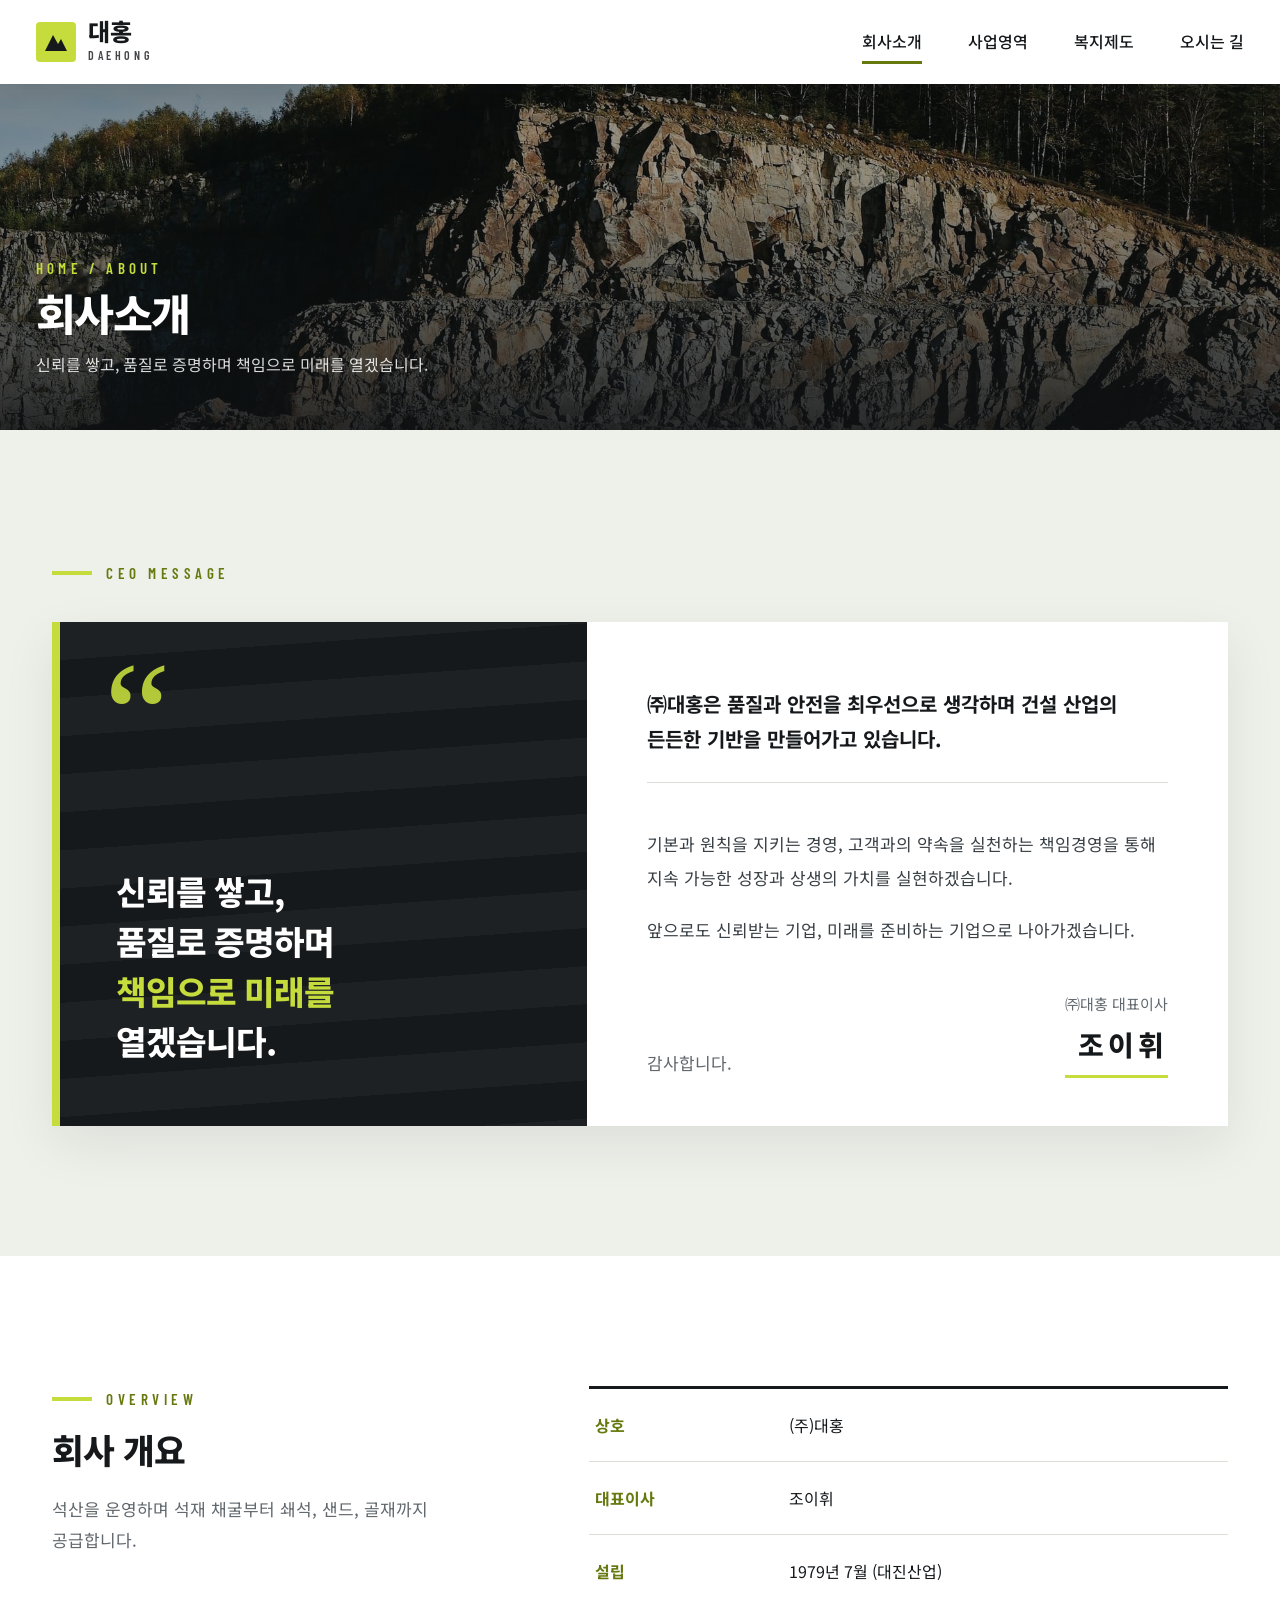
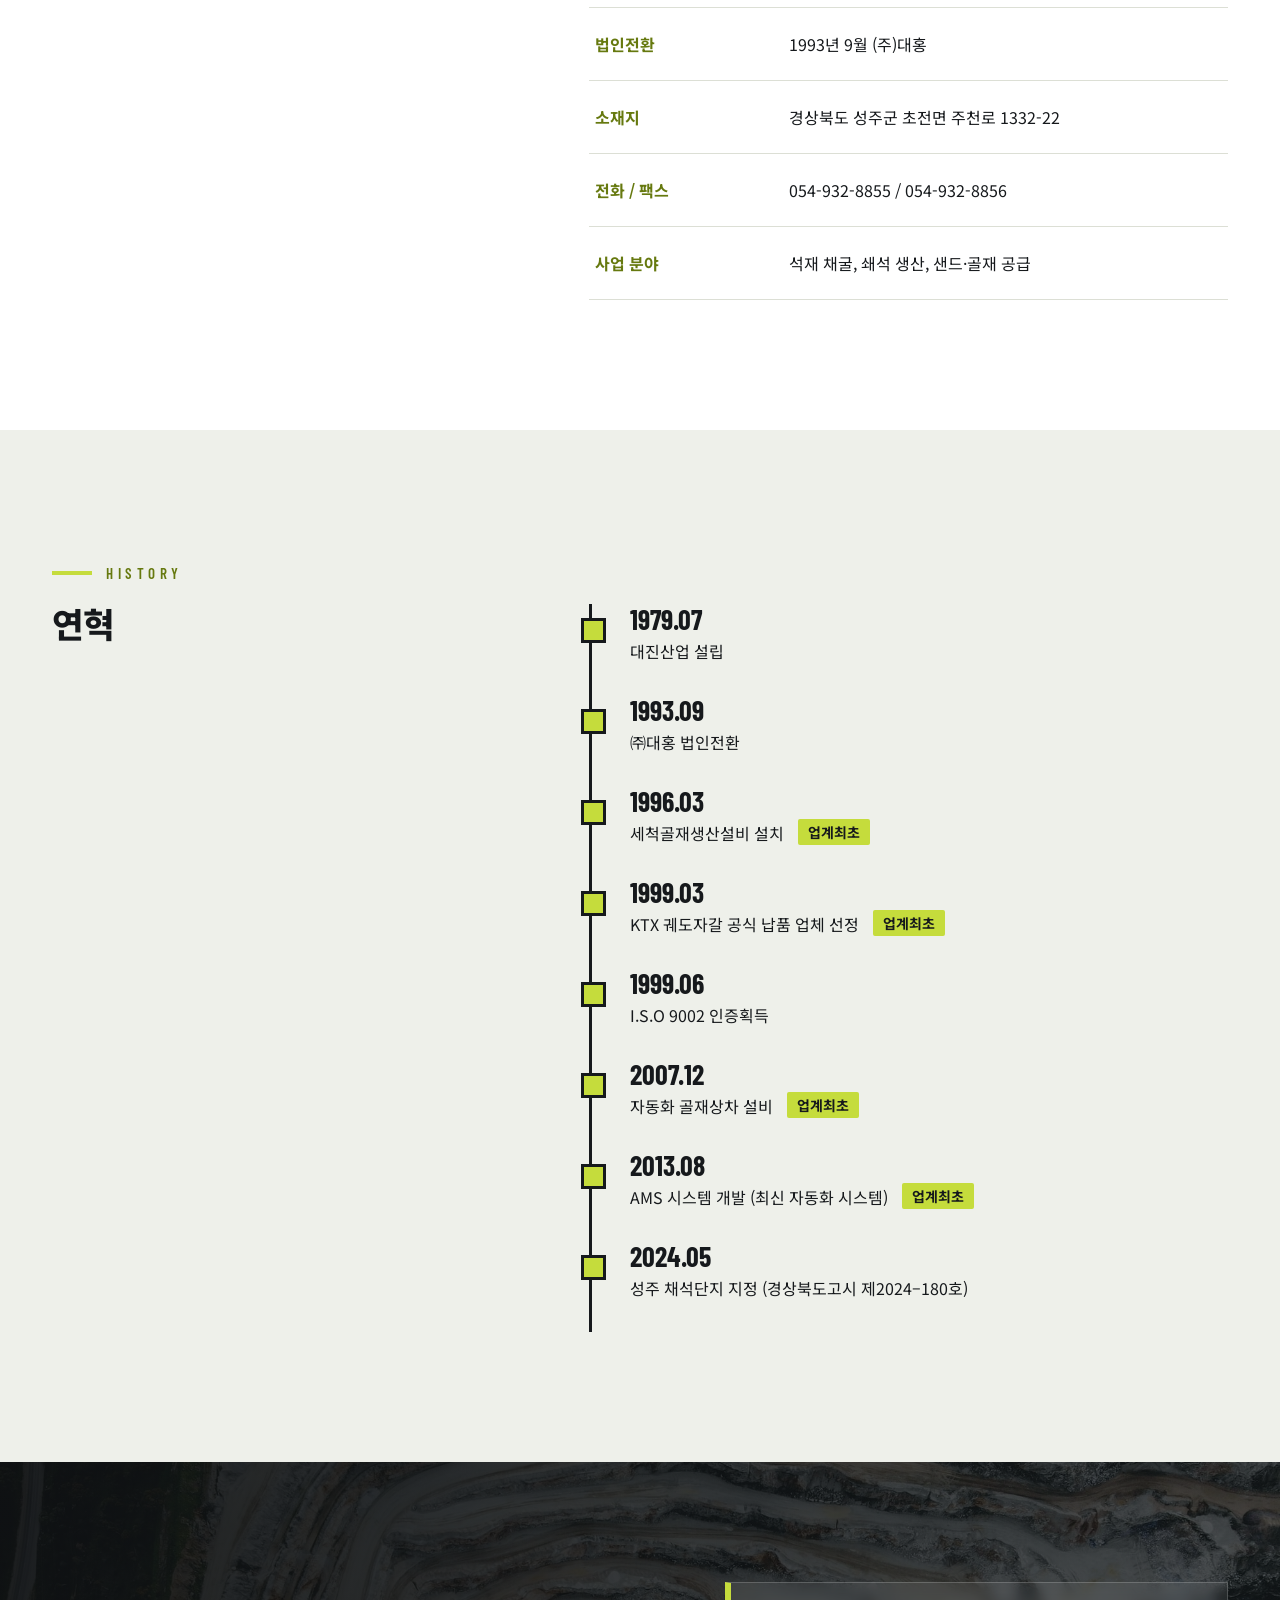
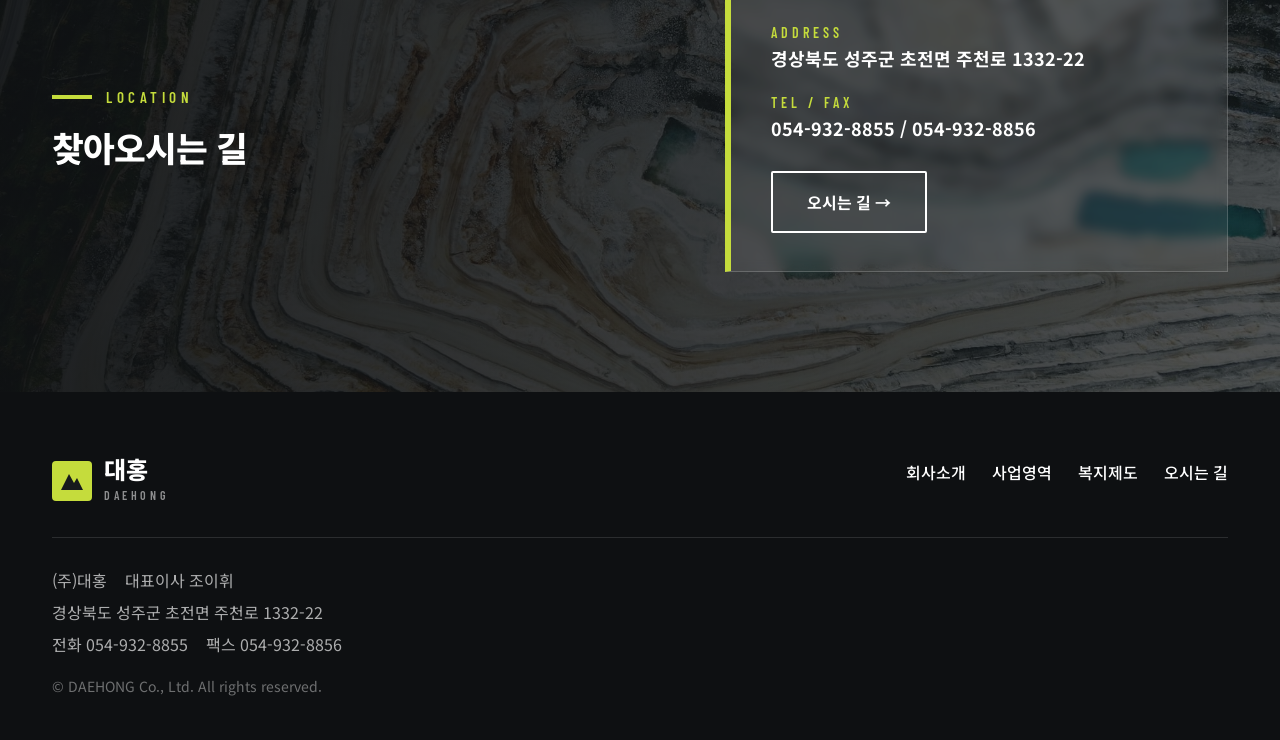
==== commit 0babafbb: "회사소개 CEO 메시지 디자인 개편 — 헤드라인 패널 + 본문 + 서명 정렬 Co-Authored-By: Claude Sonnet 5.5 <noreply@anthropic.com>" ====
--- a/about.html
+++ b/about.html
@@ -11,7 +11,7 @@
 <link rel="preconnect" href="https://fonts.googleapis.com">
 <link rel="preconnect" href="https://fonts.gstatic.com" crossorigin>
 <link href="https://fonts.googleapis.com/css2?family=Barlow+Condensed:wght@500;600;700&family=Noto+Sans+KR:wght@400;500;700;800&display=swap" rel="stylesheet">
-<link rel="stylesheet" href="css/style.css?v=4">
+<link rel="stylesheet" href="css/style.css?v=7">
 </head>
 <body>
 <header class="site-header" id="siteHeader">
@@ -39,20 +39,28 @@
   <div class="wrap"><div class="crumb">HOME / ABOUT</div><h1>회사소개</h1><p>신뢰를 쌓고, 품질로 증명하며 책임으로 미래를 열겠습니다.</p></div>
 </section>
 <main>
-<section class="sec" id="greeting">
-  <div class="wrap overview">
-    <div class="rv"><div class="label">CEO MESSAGE</div><h2 class="h2">신뢰를 쌓고,<br>품질로 증명하며<br>책임으로 미래를<br>열겠습니다.</h2></div>
-    <div class="greet rv d1">
-      <p>㈜대홍은 품질과 안전을 최우선으로 생각하며 건설 산업의 든든한 기반을 만들어가고 있습니다.</p>
-      <p>기본과 원칙을 지키는 경영, 고객과의 약속을 실천하는 책임경영을 통해 지속 가능한 성장과 상생의 가치를 실현하겠습니다.</p>
-      <p>앞으로도 신뢰받는 기업, 미래를 준비하는 기업으로 나아가겠습니다.</p>
-      <p>감사합니다.</p>
-      <div class="sign">㈜대홍 대표이사 <b>조이휘</b></div>
+<section class="sec sec-paper ceo" id="greeting">
+  <div class="wrap">
+    <div class="rv"><div class="label">CEO MESSAGE</div></div>
+    <div class="ceo-grid">
+      <div class="ceo-head rv">
+        <span class="qmark" aria-hidden="true">&ldquo;</span>
+        <h2>신뢰를 쌓고,<br>품질로 증명하며<br><em>책임으로 미래를</em><br>열겠습니다.</h2>
+      </div>
+      <div class="ceo-body rv d1">
+        <p class="ceo-lead">㈜대홍은 품질과 안전을 최우선으로 생각하며 건설 산업의 든든한 기반을 만들어가고 있습니다.</p>
+        <p>기본과 원칙을 지키는 경영, 고객과의 약속을 실천하는 책임경영을 통해 지속 가능한 성장과 상생의 가치를 실현하겠습니다.</p>
+        <p>앞으로도 신뢰받는 기업, 미래를 준비하는 기업으로 나아가겠습니다.</p>
+        <div class="ceo-sign">
+          <span class="thanks">감사합니다.</span>
+          <div class="who"><small>㈜대홍 대표이사</small><b>조이휘</b></div>
+        </div>
+      </div>
     </div>
   </div>
 </section>
 
-<section class="sec sec-paper">
+<section class="sec">
   <div class="wrap overview">
     <div class="rv"><div class="label">OVERVIEW</div><h2 class="h2">회사 개요</h2>
     <p class="lead">석산을 운영하며 석재 채굴부터 쇄석, 샌드, 골재까지 공급합니다.</p></div>
@@ -68,7 +76,7 @@
   </div>
 </section>
 
-<section class="sec" id="history">
+<section class="sec sec-paper" id="history">
   <div class="wrap overview">
     <div class="rv"><div class="label">HISTORY</div><h2 class="h2">연혁</h2></div>
     <ul class="hist rv d1">
@@ -110,6 +118,6 @@
     </div>
   </div>
 </footer>
-<script src="js/script.js?v=4"></script>
+<script src="js/script.js?v=7"></script>
 </body>
 </html>
--- a/css/style.css
+++ b/css/style.css
@@ -271,3 +271,82 @@
   .info-cards { grid-template-columns: 1fr; }
   .map-embed iframe { height: 320px; }
 }
+
+/* ---------- v3: 생산품목 카드 · 메인 공정 흐름 ---------- */
+.spec { padding: 0; overflow: hidden; background: #fff; border-top: 4px solid var(--lime); box-shadow: 0 1px 0 var(--line); }
+.spec.wide { grid-column: span 2; }
+.sp-img { aspect-ratio: 16/9; overflow: hidden; background: var(--ink); }
+.spec.wide .sp-img { aspect-ratio: 32/9; }
+.sp-img img { width: 100%; height: 100%; object-fit: cover; transform: scale(1.7); transition: transform .6s ease; }
+.spec.wide .sp-img img { transform: none; }
+.spec:hover .sp-img img { transform: scale(1.95); }
+.spec.wide:hover .sp-img img { transform: scale(1.06); }
+.sp-body { display: flex; justify-content: space-between; align-items: flex-end; gap: 12px; padding: 18px 22px 22px; }
+.sp-mm { display: flex; align-items: center; gap: 10px; flex: 0 0 auto; }
+.sp-mm i { display: block; width: var(--d); height: var(--d); border-radius: 50%; background: var(--lime); border: 2px solid var(--ink); }
+.sp-mm span { font-family: "Barlow Condensed", sans-serif; font-size: 16px; font-weight: 600; color: var(--soft); }
+.sp-mm strong { font-size: 30px; font-weight: 700; color: var(--ink); margin-right: 2px; }
+.specs + .note { margin-top: 20px; }
+
+.flow { display: grid; grid-template-columns: repeat(4, 1fr); margin-top: 64px; }
+.fstep { position: relative; text-align: center; padding: 0 16px; }
+.fstep:not(:last-child)::after { content: ""; position: absolute; top: 41px; left: calc(50% + 56px); right: calc(-50% + 56px); height: 0; border-top: 2px dashed rgba(197,220,60,.55); }
+.ficon { width: 84px; height: 84px; margin: 0 auto; border: 2px solid var(--lime); border-radius: 50%; display: grid; place-items: center; transition: background .25s; }
+.fstep:hover .ficon { background: rgba(197,220,60,.14); }
+.ficon svg { width: 38px; height: 38px; fill: none; stroke: var(--lime); stroke-width: 1.8; stroke-linecap: round; stroke-linejoin: round; }
+.ftx small { display: block; margin-top: 22px; font-family: "Barlow Condensed", sans-serif; font-weight: 600; letter-spacing: .26em; font-size: 14px; color: var(--lime); }
+.ftx h3 { margin-top: 4px; font-size: 22px; font-weight: 800; }
+.ftx p { margin-top: 6px; font-size: 15px; color: rgba(255,255,255,.66); }
+.sec-dark > .wrap > .btn.light { margin-top: 56px; }
+
+@media (max-width: 1100px) {
+  .spec.wide .sp-img { aspect-ratio: 32/9; }
+}
+@media (max-width: 900px) {
+  .flow { grid-template-columns: 1fr; gap: 30px; margin-top: 44px; }
+  .fstep { display: grid; grid-template-columns: 64px 1fr; gap: 0 20px; align-items: center; text-align: left; padding: 0; }
+  .fstep:not(:last-child)::after { display: none; }
+  .ficon { width: 64px; height: 64px; margin: 0; }
+  .ficon svg { width: 30px; height: 30px; }
+  .ftx small { margin-top: 0; }
+  .sp-body { padding: 14px 16px 16px; flex-wrap: wrap; }
+  .sp-mm strong { font-size: 24px; }
+  .spec.wide .sp-img { aspect-ratio: 16/9; }
+}
+
+/* v3b: 크기 표시를 사진 위로, 사진마다 확대 위치를 다르게 */
+.sp-img { position: relative; }
+.sp-img img { transform-origin: var(--o, center); transform: scale(2.1); }
+.spec:hover .sp-img img { transform: scale(2.35); }
+.spec.wide .sp-img img { transform: none; }
+.spec.wide:hover .sp-img img { transform: scale(1.06); }
+.sp-body { display: block; padding: 18px 22px 22px; }
+.spec small, .spec b { white-space: nowrap; }
+.sp-mm { position: absolute; right: 12px; bottom: 12px; gap: 8px; padding: 5px 14px 5px 10px; background: rgba(255,255,255,.94); border-radius: 40px; }
+.sp-mm strong { font-size: 24px; }
+@media (max-width: 900px) { .sp-body { padding: 14px 16px 16px; } .sp-mm { right: 8px; bottom: 8px; padding: 3px 10px 3px 8px; } .sp-mm strong { font-size: 20px; } .spec small, .spec b { white-space: normal; } }
+
+/* ---------- v4: CEO 메시지 ---------- */
+.ceo .label { margin-bottom: 36px; }
+.ceo-grid { display: grid; grid-template-columns: 5fr 6fr; gap: 0; align-items: stretch; box-shadow: 0 18px 50px rgba(22,25,28,.08); }
+.ceo-head { position: relative; background: var(--ink); color: #fff; padding: 64px 56px 60px; overflow: hidden; display: flex; flex-direction: column; justify-content: flex-end; min-height: 440px; border-left: 8px solid var(--lime); }
+.ceo-head::before { content: ""; position: absolute; inset: 0; background: repeating-linear-gradient(176deg, rgba(255,255,255,.035) 0 38px, transparent 38px 76px); }
+.ceo-head .qmark { position: absolute; top: 18px; left: 44px; font-family: Georgia, "Times New Roman", serif; font-size: 150px; line-height: 1; color: var(--lime); opacity: .9; }
+.ceo-head h2 { position: relative; font-size: clamp(26px, 2.6vw, 36px); font-weight: 800; line-height: 1.5; letter-spacing: -.03em; }
+.ceo-head h2 em { font-style: normal; color: var(--lime); }
+.ceo-body { background: #fff; padding: 64px 60px 48px; display: flex; flex-direction: column; }
+.ceo-body p { font-size: 17px; line-height: 2; color: #3a4146; }
+.ceo-body p + p { margin-top: 18px; }
+.ceo-body .ceo-lead { font-size: 20px; font-weight: 700; line-height: 1.75; color: var(--ink); padding-bottom: 26px; margin-bottom: 26px; border-bottom: 1px solid var(--line); }
+.ceo-sign { margin-top: auto; padding-top: 44px; display: flex; justify-content: space-between; align-items: flex-end; gap: 20px; }
+.ceo-sign .thanks { font-size: 17px; color: var(--soft); }
+.ceo-sign .who { text-align: right; }
+.ceo-sign small { display: block; font-size: 15px; color: var(--soft); }
+.ceo-sign b { display: block; margin-top: 2px; font-size: 28px; font-weight: 800; letter-spacing: .14em; padding-bottom: 6px; border-bottom: 3px solid var(--lime); }
+@media (max-width: 900px) {
+  .ceo-grid { grid-template-columns: 1fr; }
+  .ceo-head { min-height: 0; padding: 92px 28px 36px; }
+  .ceo-head .qmark { top: 8px; left: 22px; font-size: 110px; }
+  .ceo-body { padding: 34px 26px 30px; }
+  .ceo-body .ceo-lead { font-size: 18px; }
+}
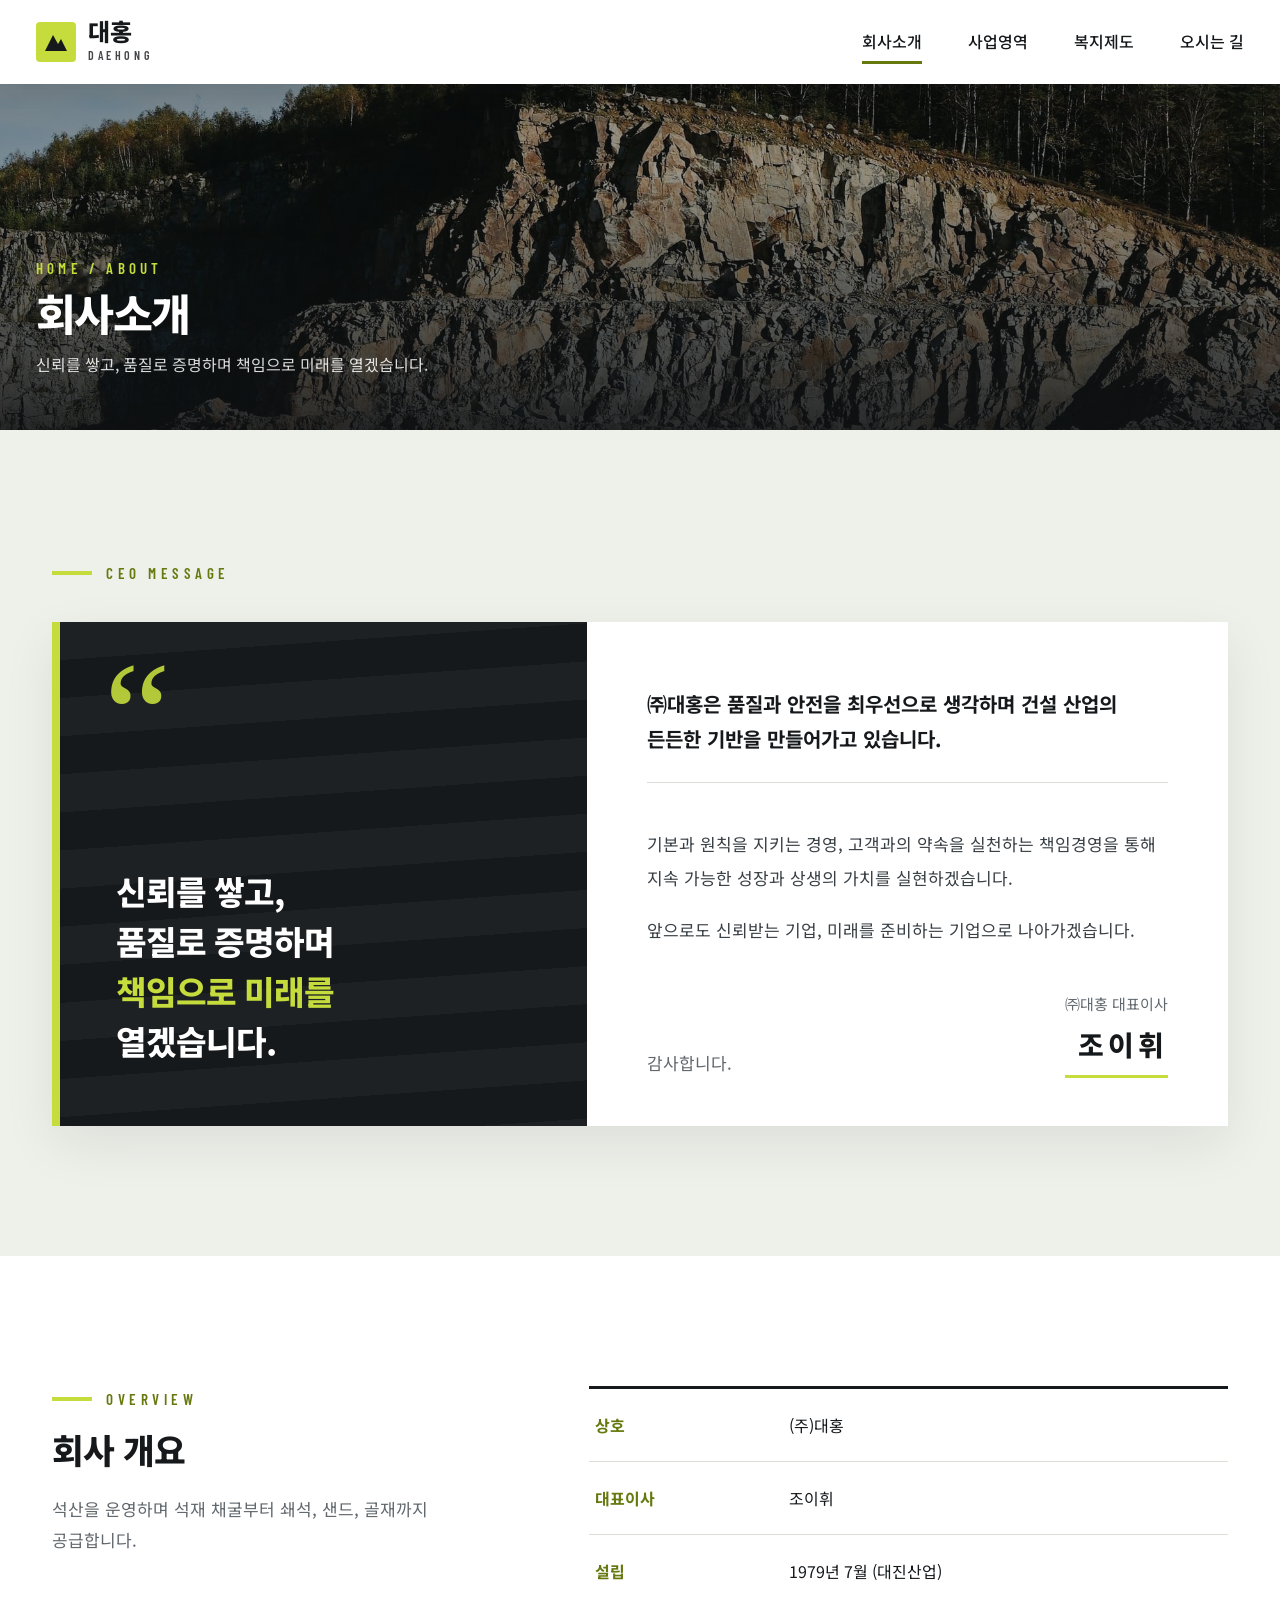
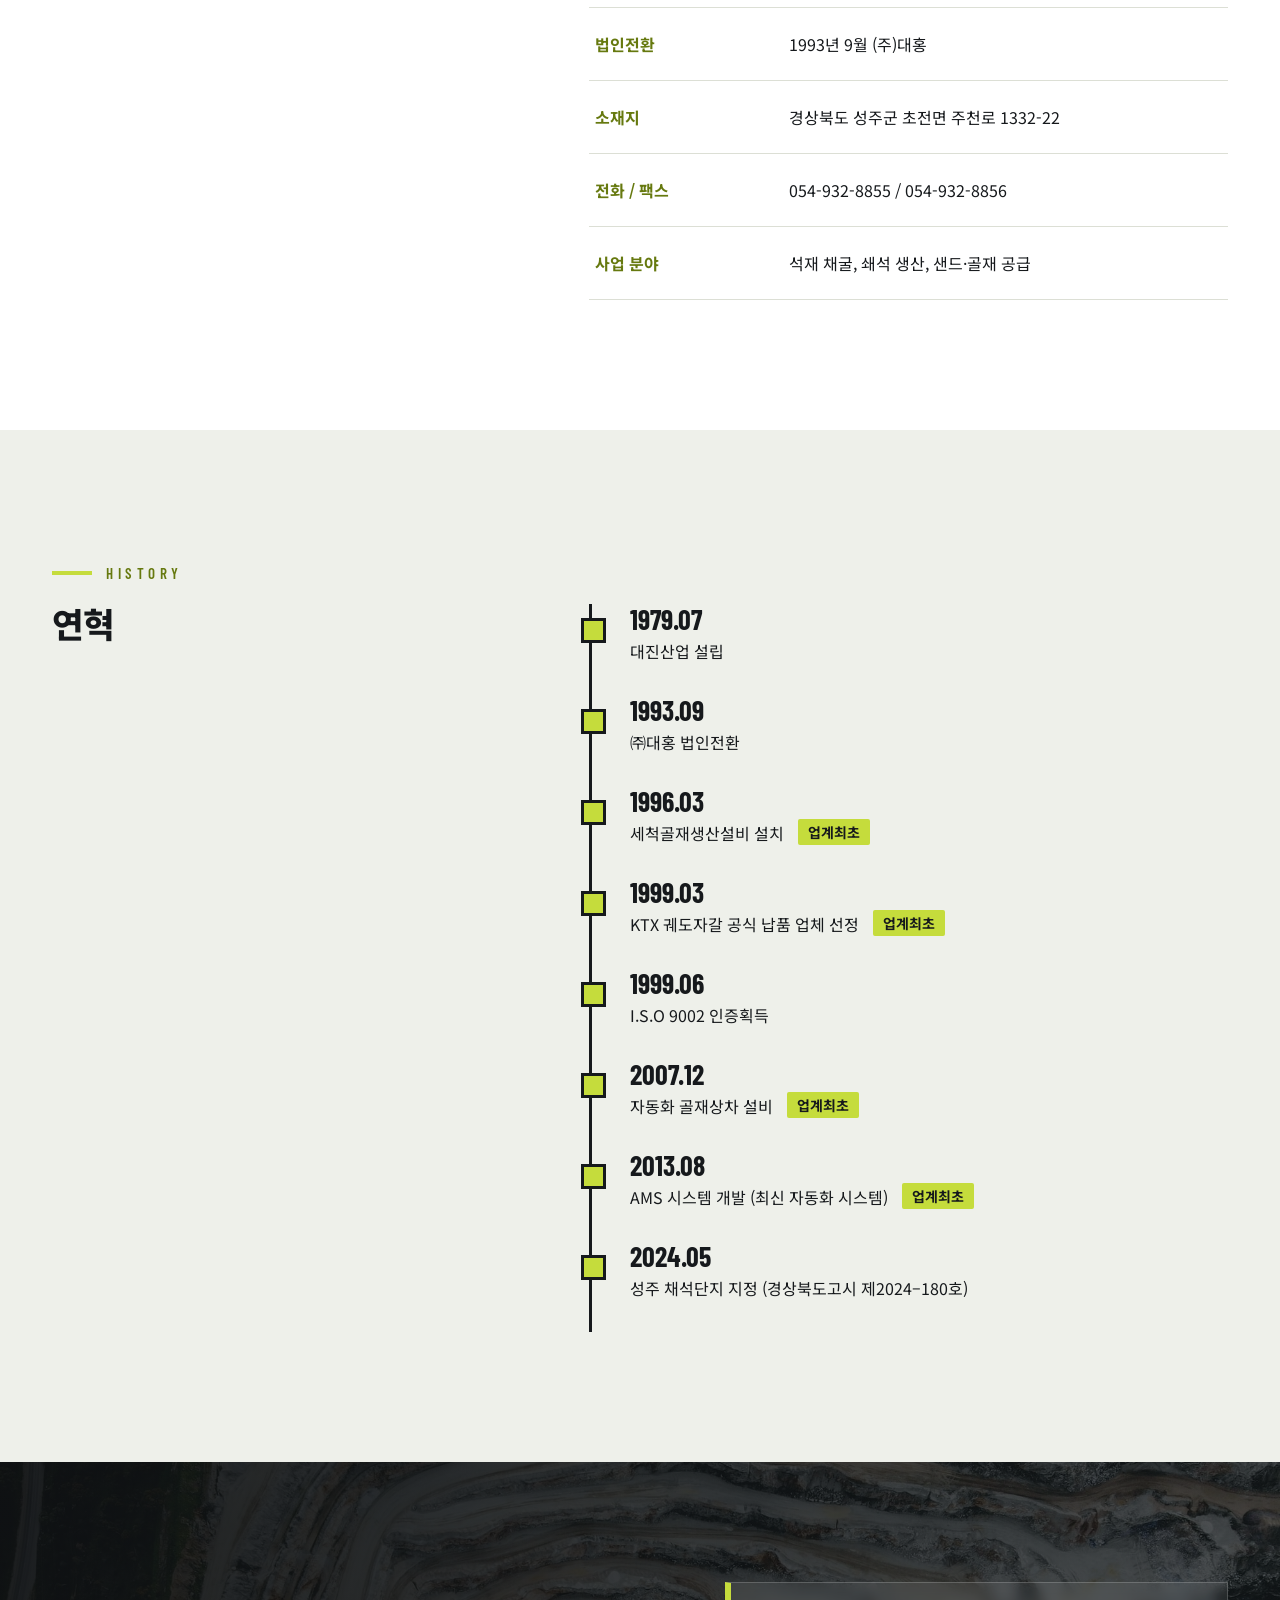
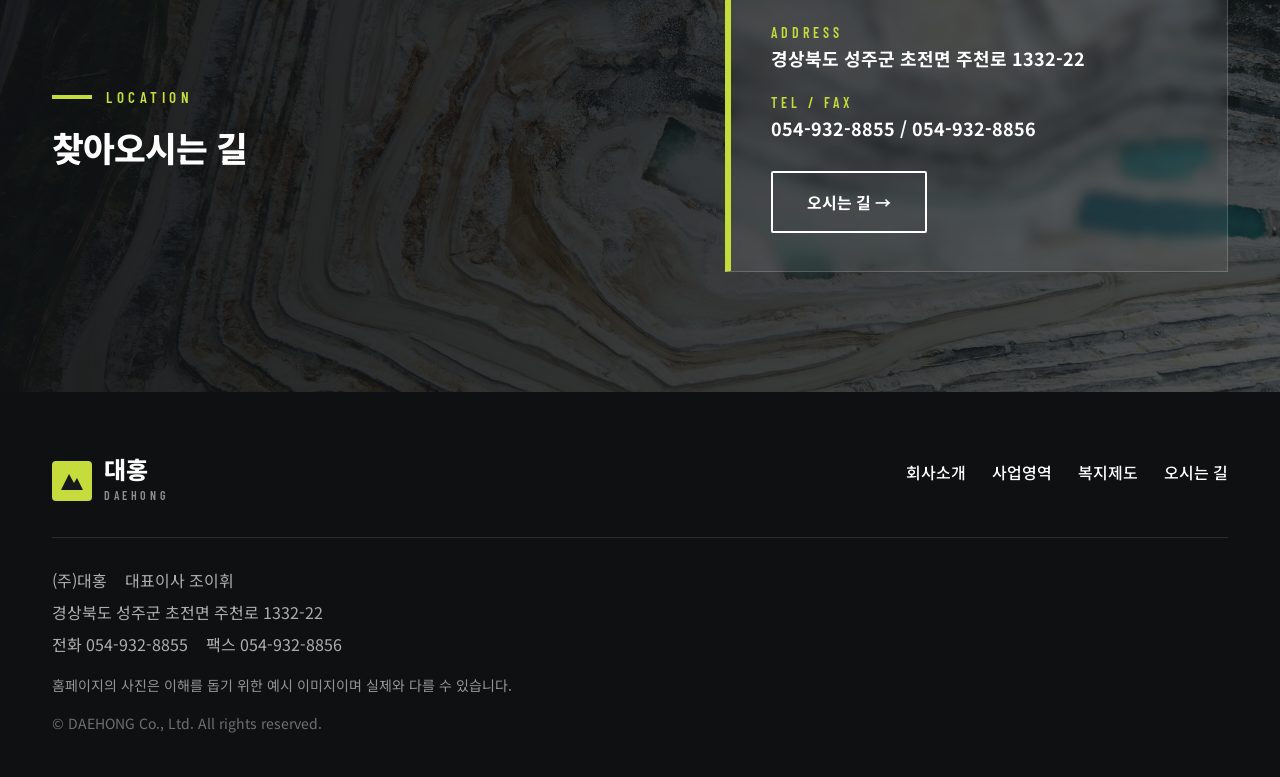
==== commit 0bcbfafc: "푸터에 예시 이미지 안내 추가, 히어로 문구에서 SEONGJU 제거 Co-Authored-By: Claude Sonnet 5.5 <noreply@anthropic.com>" ====
--- a/about.html
+++ b/about.html
@@ -11,7 +11,7 @@
 <link rel="preconnect" href="https://fonts.googleapis.com">
 <link rel="preconnect" href="https://fonts.gstatic.com" crossorigin>
 <link href="https://fonts.googleapis.com/css2?family=Barlow+Condensed:wght@500;600;700&family=Noto+Sans+KR:wght@400;500;700;800&display=swap" rel="stylesheet">
-<link rel="stylesheet" href="css/style.css?v=7">
+<link rel="stylesheet" href="css/style.css?v=10">
 </head>
 <body>
 <header class="site-header" id="siteHeader">
@@ -114,10 +114,11 @@
       <span>(주)대홍</span><span>대표이사 조이휘</span><br>
       <span>경상북도 성주군 초전면 주천로 1332-22</span><br>
       <span>전화 054-932-8855</span><span>팩스 054-932-8856</span>
+      <p class="foot-note">홈페이지의 사진은 이해를 돕기 위한 예시 이미지이며 실제와 다를 수 있습니다.</p>
       <div class="foot-copy">© DAEHONG Co., Ltd. All rights reserved.</div>
     </div>
   </div>
 </footer>
-<script src="js/script.js?v=7"></script>
+<script src="js/script.js?v=10"></script>
 </body>
 </html>
--- a/css/style.css
+++ b/css/style.css
@@ -350,3 +350,13 @@
   .ceo-body { padding: 34px 26px 30px; }
   .ceo-body .ceo-lead { font-size: 18px; }
 }
+
+/* v5: 사업영역 소개 가운데 정렬, 생산품목 사진은 확대 없이 */
+.center-block { text-align: center; }
+.center-block .label { justify-content: center; }
+.center-block .lead { margin-left: auto; margin-right: auto; max-width: 760px; }
+.sp-img img { transform: none; }
+.spec:hover .sp-img img { transform: scale(1.06); }
+
+/* v6: 예시 이미지 안내 */
+.foot-note { margin-top: 14px; font-size: 14px; color: rgba(255,255,255,.55); line-height: 1.7; }
